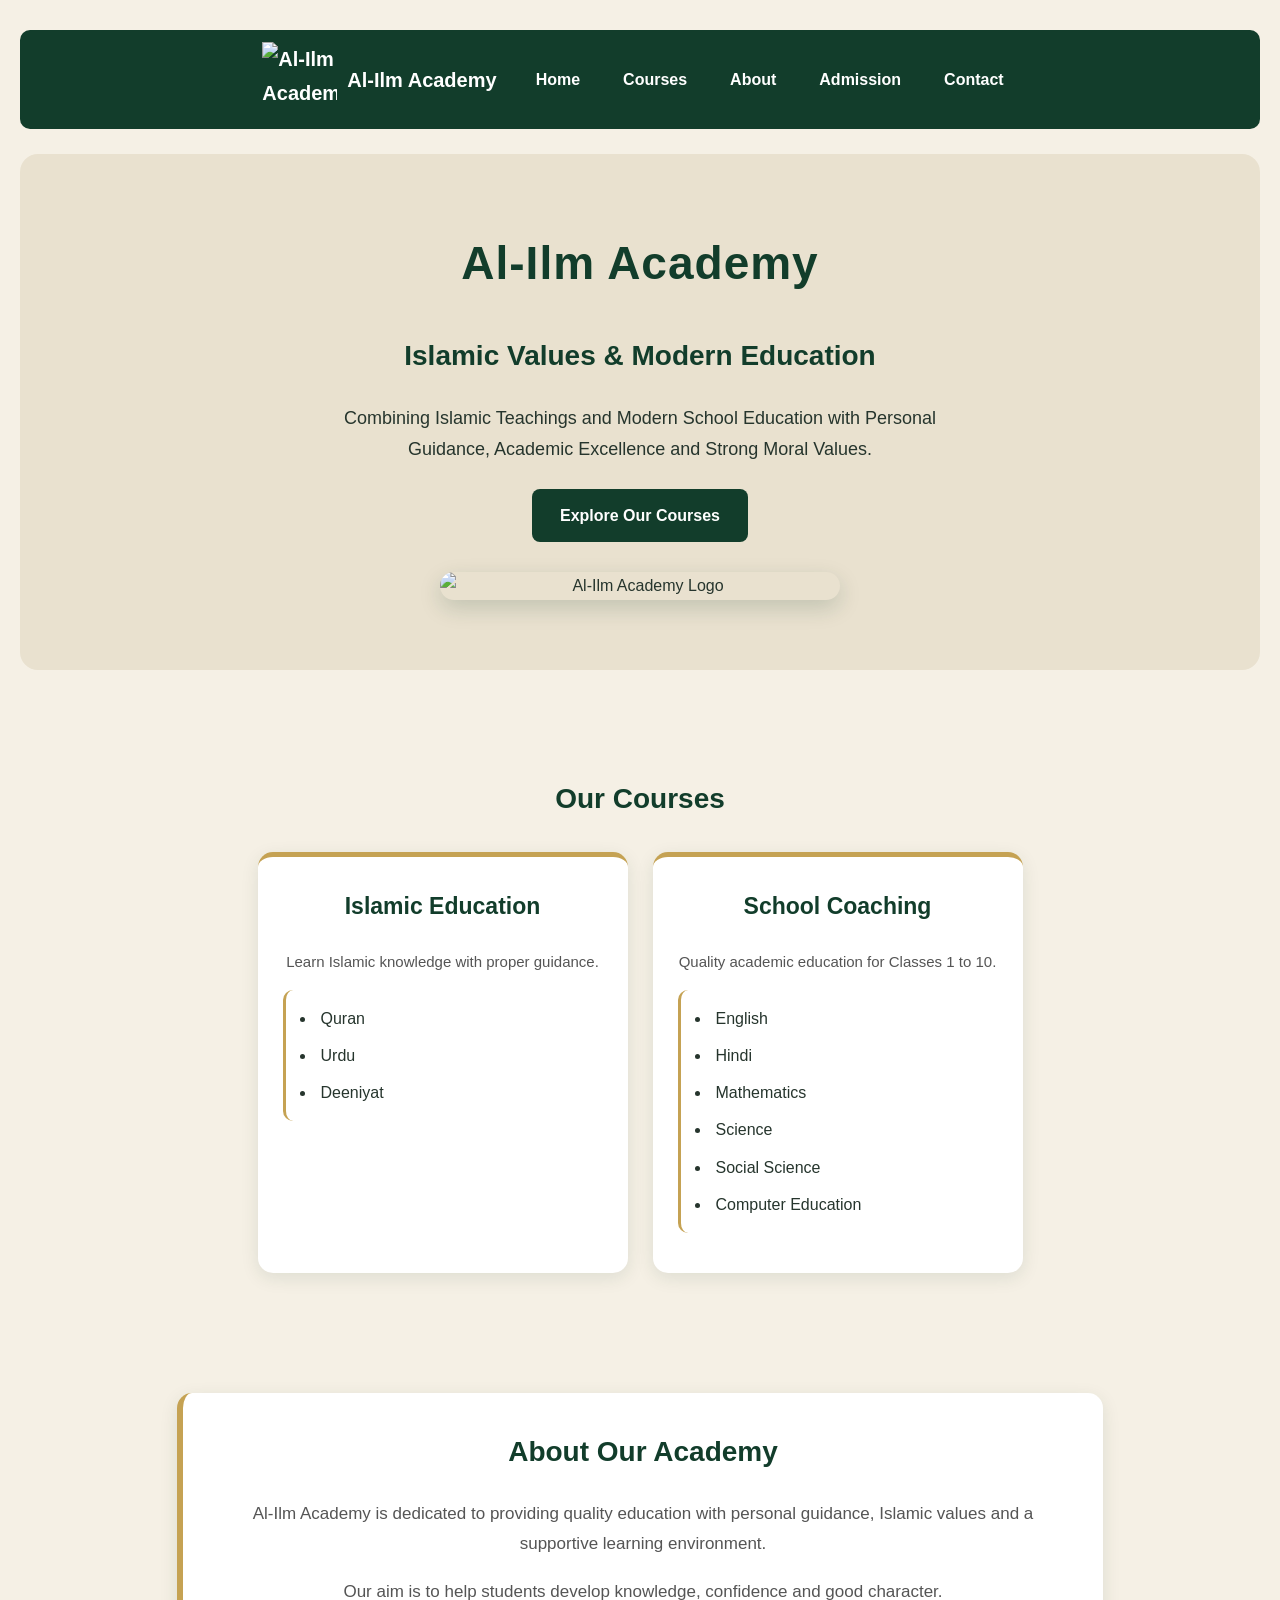
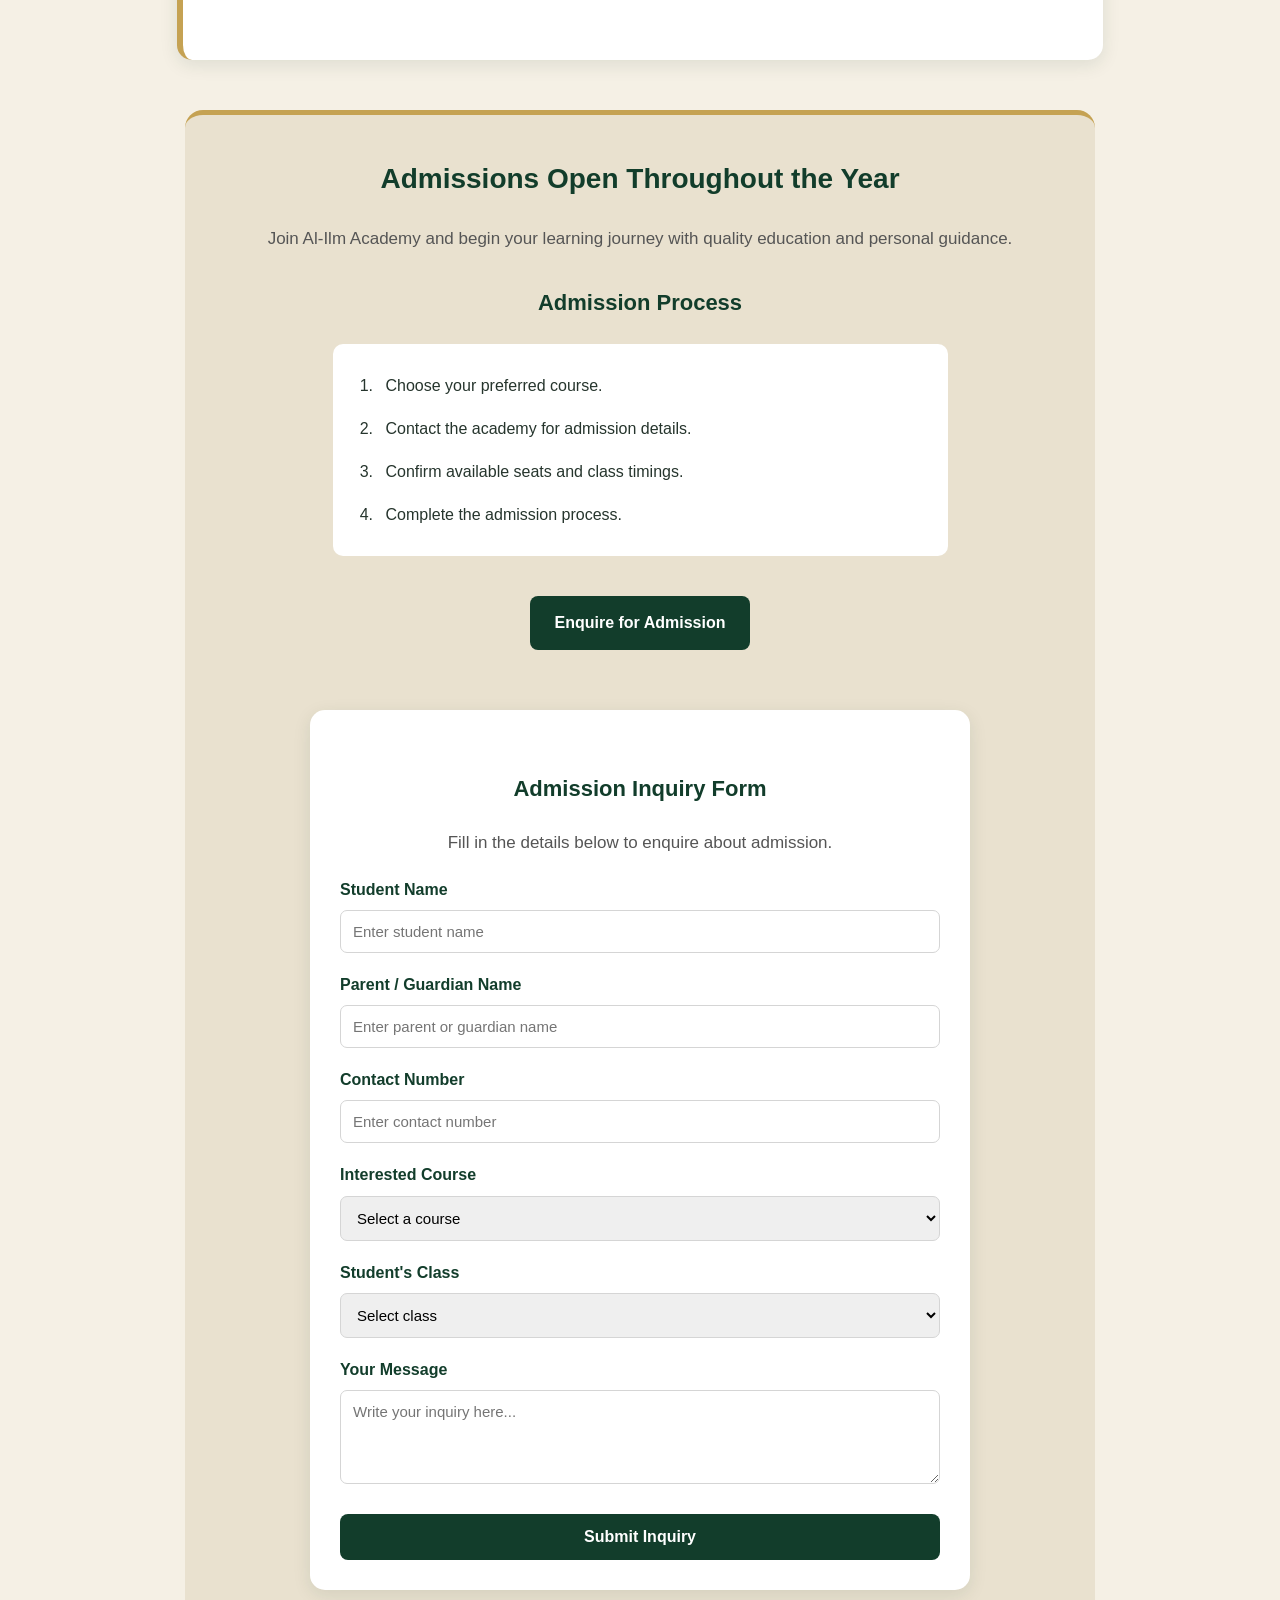
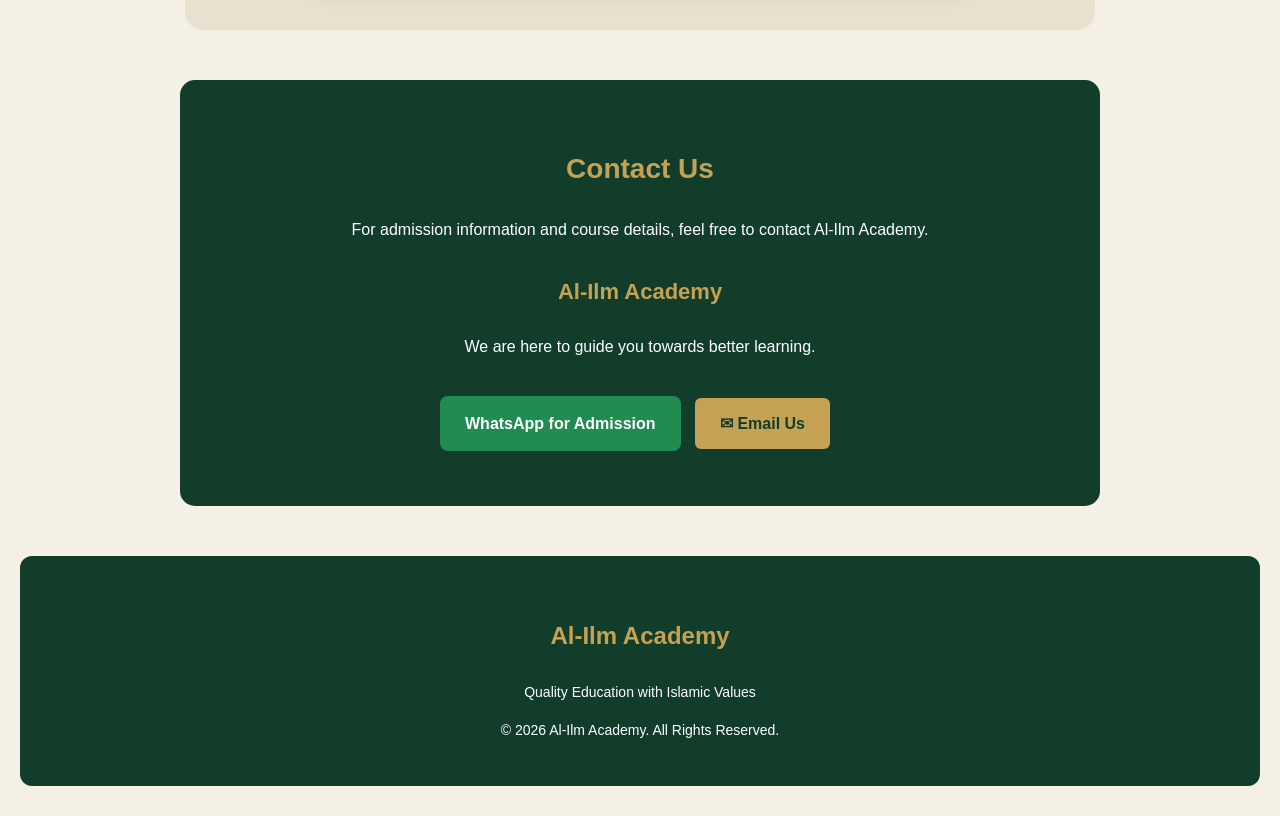
==== index.html @ d9be0f54 "Update Al-Ilm Academy website" ====
<!DOCTYPE html>
<html lang="en">

<head>
    <meta charset="UTF-8">
    <meta name="viewport" content="width=device-width, initial-scale=1.0">

    <title>Al-Ilm Academy | Islamic Education & School Coaching</title>
    <meta name="description" content="Al-Ilm Academy offers quality education, Islamic values and personal guidance through Quran, Deeniyat and school coaching for Classes 1–10.">

    <link rel="stylesheet" href="style.css">
</head>

<body>

<nav>
    <a href="#home" class="brand">
        <img src="./images/logo b.png" alt="Al-Ilm Academy Logo">
        <span>Al-Ilm Academy</span>
    </a>

    <div class="nav-links">
        <a href="#home">Home</a>
        <a href="#courses">Courses</a>
        <a href="#about">About</a>
        <a href="#admission">Admission</a>
        <a href="#contact">Contact</a>
    </div>
</nav>

  
<section class="hero" id="home">

    <h1>Al-Ilm Academy</h1>

    <h2>Islamic Values & Modern Education</h2>
   <p>
    Combining Islamic Teachings and Modern School Education
    with Personal Guidance, Academic Excellence and Strong Moral Values.
</p>

    <a href="#courses">Explore Our Courses</a>

    <img src="./images/logo.jpg.jpeg" alt="Al-Ilm Academy Logo">

</section>


  
<section class="courses" id="courses">

    <h2>Our Courses</h2>

    <div class="course-container">

        <div class="course-card">
            <h3>Islamic Education</h3>
            <p>Learn Islamic knowledge with proper guidance.</p>
           <ul>
    <li>Quran</li>
    <li>Urdu</li>
    <li>Deeniyat</li>
</ul>
        </div>

        <div class="course-card">
            <h3>School Coaching</h3>
            <p>Quality academic education for Classes 1 to 10.</p>
            <ul>
                <li>English</li>
                <li>Hindi</li>
                <li>Mathematics</li>
                <li>Science</li>
                <li>Social Science</li>
                <li>Computer Education</li>
            </ul>
        </div>

    </div>

</section>

<section class="about" id="about">

    <h2>About Our Academy</h2>

    <p>
        Al-Ilm Academy is dedicated to providing quality education
        with personal guidance, Islamic values and a supportive
        learning environment.
    </p>

    <p>
        Our aim is to help students develop knowledge, confidence
        and good character.
    </p>

</section>

<section class="admission" id="admission">

    <h2>Admissions Open Throughout the Year</h2>

    <p>
        Join Al-Ilm Academy and begin your learning journey
        with quality education and personal guidance.
    </p>

    <h3>Admission Process</h3>

    <ol>
        <li>Choose your preferred course.</li>
        <li>Contact the academy for admission details.</li>
        <li>Confirm available seats and class timings.</li>
        <li>Complete the admission process.</li>
    </ol>

    <a href="#contact">Enquire for Admission</a>

<div class="admission-form">

    <h3>Admission Inquiry Form</h3>

    <p>Fill in the details below to enquire about admission.</p>

    <form id="admissionForm">

<label for="student-name">Student Name</label>
<input
    type="text"
    id="student-name"
    name="student-name"
    placeholder="Enter student name"
    required
>

        <label for="parent-name">Parent / Guardian Name</label>
        <input
            type="text"
            id="parent-name"
            name="parent-name"
            placeholder="Enter parent or guardian name"
            required
        >

        <label for="phone">Contact Number</label>
        <input
            type="tel"
            id="phone"
            name="phone"
            placeholder="Enter contact number"
            required
        >

        <label for="course">Interested Course</label>
        <select id="course" name="course" required>
            <option value="">Select a course</option>
            <option value="Islamic Education">Islamic Education</option>
            <option value="School Coaching">School Coaching</option>
            <option value="Both Courses">Both Courses (Islamic + School Coaching)</option>
        </select>

        <label for="class">Student's Class</label>
        <select id="class" name="class">
            <option value="">Select class</option>
            <option value="Class 1">Class 1</option>
            <option value="Class 2">Class 2</option>
            <option value="Class 3">Class 3</option>
            <option value="Class 4">Class 4</option>
            <option value="Class 5">Class 5</option>
            <option value="Class 6">Class 6</option>
            <option value="Class 7">Class 7</option>
            <option value="Class 8">Class 8</option>
            <option value="Class 9">Class 9</option>
            <option value="Class 10">Class 10</option>
            <option value="Not Applicable">Not Applicable</option>
        </select>

        <label for="message">Your Message</label>
        <textarea
            id="message"
            name="message"
            placeholder="Write your inquiry here..."
            rows="4"
        ></textarea>

       <button type="submit">Submit Inquiry</button>

    </form>

<div id="submissionResult" class="submission-result" hidden></div>

</div>

</section>

<section class="contact" id="contact">

    <h2>Contact Us</h2>

    <p>
        For admission information and course details,
        feel free to contact Al-Ilm Academy.
    </p>

    <h3>Al-Ilm Academy</h3>

    <p>We are here to guide you towards better learning.</p>

<a class="whatsapp-btn"
   href="https://wa.me/91XXXXXXXXXX"
   target="_blank">
   WhatsApp for Admission
</a>
<a class="email-btn"
   href="mailto:official.alilmacademy@gmail.com">
   <span>✉</span> Email Us
</a>
</section>

<footer class="footer">

    <h3>Al-Ilm Academy</h3>

    <p>Quality Education with Islamic Values</p>

    <p>© 2026 Al-Ilm Academy. All Rights Reserved.</p>

</footer>


<script>
const admissionForm = document.getElementById("admissionForm");
const submissionResult = document.getElementById("submissionResult");

admissionForm.addEventListener("submit", function(event) {
    event.preventDefault();

    const formData = new FormData(admissionForm);

    const studentName = formData.get("student-name");
    const parentName = formData.get("parent-name");
    const phone = formData.get("phone");
    const course = formData.get("course");
    const studentClass = formData.get("class");
    const message = formData.get("message");

    const referenceNumber = "AILM-" + Date.now();

    const enquiryText =
        "AL-ILM ACADEMY - ADMISSION ENQUIRY\n\n" +
        "Reference Number: " + referenceNumber + "\n" +
        "Student Name: " + studentName + "\n" +
        "Parent / Guardian: " + parentName + "\n" +
        "Contact Number: " + phone + "\n" +
        "Interested Course: " + course + "\n" +
        "Student's Class: " + (studentClass || "Not specified") + "\n" +
        "Message: " + (message || "No message");

    submissionResult.replaceChildren();

    const heading = document.createElement("h3");
    heading.textContent = "Your Enquiry Is Ready!";

    const reference = document.createElement("p");
    reference.textContent = "Reference Number: " + referenceNumber;

    const instruction = document.createElement("p");
    instruction.textContent =
        "Choose how you would like to send your enquiry:";

    const emailButton = document.createElement("a");
    emailButton.className = "email-btn";
    emailButton.textContent = "✉ Send via Email";
    emailButton.href =
        "mailto:official.alilmacademy@gmail.com?subject=" +
        encodeURIComponent("Admission Enquiry - " + referenceNumber) +
        "&body=" + encodeURIComponent(enquiryText);

    const academyWhatsAppNumber = "91XXXXXXXXXX";

    const whatsappButton = document.createElement("a");
    whatsappButton.className = "whatsapp-btn";
    whatsappButton.textContent = "Send via WhatsApp";
    whatsappButton.href =
        "https://wa.me/" + academyWhatsAppNumber +
        "?text=" + encodeURIComponent(enquiryText);
    whatsappButton.target = "_blank";
    whatsappButton.rel = "noopener noreferrer";

    submissionResult.append(
        heading,
        reference,
        instruction,
        emailButton,
        whatsappButton
    );

    submissionResult.hidden = false;
});
</script>
---- style.css ----
/* COMPLETE WEBSITE DESIGN */

body {
    margin: 0;
    padding: 30px 20px;
    font-family: Arial, sans-serif;
    background-color: #F5F0E5;
    color: #26352D;
    line-height: 1.7;
}

/* MAIN HEADING */

h1 {
    color: #123D2B;
    text-align: center;
    font-size: 42px;
    margin-top: 25px;
    letter-spacing: 1px;
}

/* SECONDARY HEADINGS */

h2 {
    color: #123D2B;
    text-align: center;
    font-size: 28px;
    margin-top: 30px;
}

/* IMAGE DESIGN */

img {
    display: block;
    width: 400px;
    max-width: 90%;
    height: auto;
    margin: 25px auto;
    border-radius: 14px;
    box-shadow: 0 8px 22px rgba(18, 61, 43, 0.18);
}

/* BUTTON DESIGN */

a {
    display: table;
    margin: 20px auto;
    background-color: #123D2B;
    color: #FFFFFF;
    text-decoration: none;
    padding: 13px 28px;
    border-radius: 8px;
    font-size: 16px;
    font-weight: bold;
}

/* BUTTON HOVER EFFECT */

a:hover {
    background-color: #C5A253;
    color: #123D2B;
}

/* PARAGRAPH DESIGN */

p {
    text-align: center;
    font-size: 17px;
}

/* COURSE HEADINGS */

h3 {
    color: #123D2B;
    text-align: center;
    font-size: 22px;
    margin-top: 30px;
}

/* COURSE LIST DESIGN */

ul {
    max-width: 550px;
    margin: 15px auto 30px;
    padding: 20px 20px 20px 45px;
    background-color: #FFFFFF;
    border-left: 5px solid #C5A253;
    border-radius: 10px;
    box-shadow: 0 4px 14px rgba(0, 0, 0, 0.06);
}

li {
    padding: 5px;
}

/* NAVIGATION BAR */

nav {
    background-color: #123D2B;
    padding: 12px 20px;
    border-radius: 10px;
    display: flex;
    justify-content: center;
    align-items: center;
    gap: 25px;
    flex-wrap: wrap;
}

/* NAVIGATION LINKS */

nav a {
    display: inline-block;
    margin: 0;
    padding: 8px 14px;
    background-color: transparent;
    color: #FFFFFF;
    text-decoration: none;
    font-size: 16px;
    font-weight: bold;
    border-radius: 6px;
}

/* NAVIGATION HOVER */

nav a:hover {
    background-color: #C5A253;
    color: #123D2B;
}

/* HERO SECTION */

.hero {
    text-align: center;
    padding: 45px 20px;
    margin-top: 25px;
    background-color: #E9E1CF;
    border-radius: 18px;
}

/* HERO HEADING */

.hero h1 {
    font-size: 46px;
    margin-bottom: 10px;
}

/* HERO DESCRIPTION */

.hero p {
    font-size: 18px;
    max-width: 650px;
    margin: 15px auto 25px;
}

/* HERO IMAGE */

.hero img {
    margin-top: 30px;
}

/* COURSES SECTION */

.courses {
    padding: 40px 15px;
    margin-top: 35px;
}

/* COURSE CONTAINER */

.course-container {
    display: flex;
    justify-content: center;
    align-items: stretch;
    gap: 25px;
    flex-wrap: wrap;
    max-width: 1000px;
    margin: 30px auto;
}

/* INDIVIDUAL COURSE CARD */

.course-card {
    background-color: #FFFFFF;
    padding: 25px;
    border-radius: 15px;
    width: 320px;
    box-shadow: 0 5px 18px rgba(18, 61, 43, 0.10);
    border-top: 5px solid #C5A253;
}

/* COURSE CARD HEADING */

.course-card h3 {
    color: #123D2B;
    font-size: 23px;
    margin-top: 5px;
}

/* COURSE CARD PARAGRAPH */

.course-card p {
    color: #555555;
    font-size: 15px;
}

/* COURSE LIST */

.course-card ul {
    box-shadow: none;
    margin: 15px 0;
    padding: 10px 10px 10px 30px;
    border-left: 3px solid #C5A253;
}

/* ABOUT SECTION */

.about {
    max-width: 850px;
    margin: 50px auto;
    padding: 35px;
    background-color: #FFFFFF;
    border-radius: 15px;
    border-left: 6px solid #C5A253;
    box-shadow: 0 5px 18px rgba(18, 61, 43, 0.10);
}

/* ABOUT HEADING */

.about h2 {
    margin-top: 0;
    color: #123D2B;
}

/* ABOUT PARAGRAPHS */

.about p {
    color: #555555;
    font-size: 17px;
    line-height: 1.8;
    text-align: center;
}

/* CONTACT SECTION */

.contact {
    max-width: 850px;
    margin: 50px auto;
    padding: 35px;
    text-align: center;
    background-color: #123D2B;
    color: #FFFFFF;
    border-radius: 15px;
}

/* CONTACT HEADING */

.contact h2,
.contact h3 {
    color: #C5A253;
}

/* CONTACT TEXT */

.contact p {
    color: #FFFFFF;
    font-size: 16px;
}

/* WHATSAPP BUTTON */

.whatsapp-btn {
    display: inline-block;
    background-color: #218C52;
    color: #FFFFFF;
    padding: 14px 25px;
    margin: 20px auto;
    border-radius: 8px;
    text-decoration: none;
    font-weight: bold;
}

.whatsapp-btn:hover {
    background-color: #176B3D;
    color: #FFFFFF;
}

/* WEBSITE FOOTER */

.footer {
    background-color: #123D2B;
    color: #FFFFFF;
    text-align: center;
    padding: 30px 15px;
    margin-top: 50px;
    border-radius: 12px;
}

.footer h3 {
    color: #C5A253;
    font-size: 24px;
}

.footer p {
    color: #FFFFFF;
    font-size: 14px;
}

/* MOBILE RESPONSIVE DESIGN */

@media (max-width: 600px) {

    body {
        padding: 15px 10px;
    }

    nav {
        gap: 5px;
        padding: 10px;
    }

    nav a {
        font-size: 14px;
        padding: 7px 10px;
    }

    .hero {
        padding: 25px 12px;
    }

    .hero h1 {
        font-size: 32px;
    }

    .hero h2 {
        font-size: 22px;
    }

    .course-card {
        width: 100%;
        box-sizing: border-box;
    }

    .about,
    .contact {
        padding: 20px 12px;
    }

    img {
        max-width: 100%;
        height: auto;
    }

}

.admission {
    max-width: 850px;
    margin: 50px auto;
    padding: 40px 30px;
    text-align: center;
    background-color: #E9E1CF;
    border-radius: 18px;
    border-top: 5px solid #C5A253;
}

.admission h2 {
    color: #123D2B;
    margin-top: 0;
}

.admission p {
    color: #555555;
    font-size: 17px;
}

.admission h3 {
    color: #123D2B;
    margin-top: 30px;
}

.admission ol {
    max-width: 550px;
    margin: 20px auto;
    padding: 20px 20px 20px 45px;
    text-align: left;
    background-color: #FFFFFF;
    border-radius: 10px;
}

.admission li {
    padding: 8px;
    color: #26352D;
}

.admission a {
    display: inline-block;
    background-color: #123D2B;
    color: #FFFFFF;
    padding: 13px 25px;
    border-radius: 8px;
    text-decoration: none;
    font-weight: bold;
}

.admission a:hover {
    background-color: #C5A253;
    color: #123D2B;
}

.admission-form {
    max-width: 600px;
    margin: 40px auto 0;
    padding: 30px;
    background-color: #FFFFFF;
    border-radius: 15px;
    text-align: left;
    box-shadow: 0 5px 18px rgba(18, 61, 43, 0.10);
}

.admission-form h3,
.admission-form p {
    text-align: center;
}

.admission-form label {
    display: block;
    margin-top: 18px;
    margin-bottom: 7px;
    color: #123D2B;
    font-weight: bold;
}

.admission-form input,
.admission-form select,
.admission-form textarea {
    width: 100%;
    padding: 12px;
    border: 1px solid #D5D5D5;
    border-radius: 7px;
    box-sizing: border-box;
    font-size: 15px;
    font-family: Arial, sans-serif;
}

.admission-form textarea {
    resize: vertical;
}

.admission-form button {
    width: 100%;
    margin-top: 22px;
    padding: 14px;
    background-color: #123D2B;
    color: #FFFFFF;
    border: none;
    border-radius: 8px;
    font-size: 16px;
    font-weight: bold;
    cursor: pointer;
}

.admission-form button:hover {
    background-color: #C5A253;
    color: #123D2B;
}

.submission-result {
    margin-top: 30px;
    padding: 25px;
    background-color: #FFFFFF;
    border: 2px solid #C5A253;
    border-radius: 15px;
    color: #26352D;
    font-size: 16px;
    line-height: 2;
    white-space: pre-line;
    box-shadow: 0 5px 18px rgba(18, 61, 43, 0.10);
}

.submission-result::first-line {
    color: #123D2B;
    font-weight: bold;
}

/* ACADEMY LOGO */

nav .brand {
    display: flex;
    align-items: center;
    gap: 10px;
    margin: 0;
    padding: 0;
    background: transparent;
    color: #FFFFFF;
    font-size: 20px;
}

nav .brand img {
    width: 75px;
    height: 75px;
    object-fit: contain;
    margin: 0;
    border-radius: 0;
    box-shadow: none;
}

nav .nav-links {
    display: flex;
    align-items: center;
    gap: 15px;
    flex-wrap: wrap;
}

@media (max-width: 600px) {
    nav {
        flex-direction: column;
    }

    nav .nav-links {
        justify-content: center;
    }
}
.email-btn {
    display: inline-block;
    background-color: #C5A253;
    color: #123D2B;
    padding: 12px 25px;
    margin: 10px;
    border-radius: 6px;
    text-decoration: none;
    font-weight: bold;
    transition: 0.3s;
}

.email-btn:hover {
    background-color: #D8B96F;
    transform: translateY(-2px);
}

/* ADMISSION ENQUIRY ACTION BUTTONS */

#submissionResult {
    text-align: center;
    padding: 25px 15px;
}

#submissionResult h3 {
    margin-bottom: 12px;
    color: #123D2B;
}

#submissionResult p {
    margin-bottom: 15px;
}

#submissionResult a.email-btn,
#submissionResult a.whatsapp-btn {
    display: inline-flex;
    align-items: center;
    justify-content: center;
    min-width: 190px;
    padding: 13px 22px;
    margin: 10px;
    border-radius: 7px;
    text-decoration: none;
    font-weight: 600;
    text-align: center;
    box-sizing: border-box;
    transition: 0.3s ease;
}

#submissionResult a.email-btn {
    background: #C5A253;
    color: #123D2B;
}

#submissionResult a.whatsapp-btn {
    background: #123D2B;
    color: #FFFFFF;
}

#submissionResult a.email-btn:hover,
#submissionResult a.whatsapp-btn:hover {
    transform: translateY(-3px);
    box-shadow: 0 5px 14px rgba(0, 0, 0, 0.15);
}

@media (max-width: 500px) {
    #submissionResult a.email-btn,
    #submissionResult a.whatsapp-btn {
        display: flex;
        width: 100%;
        max-width: 260px;
        margin: 10px auto;
    }
}
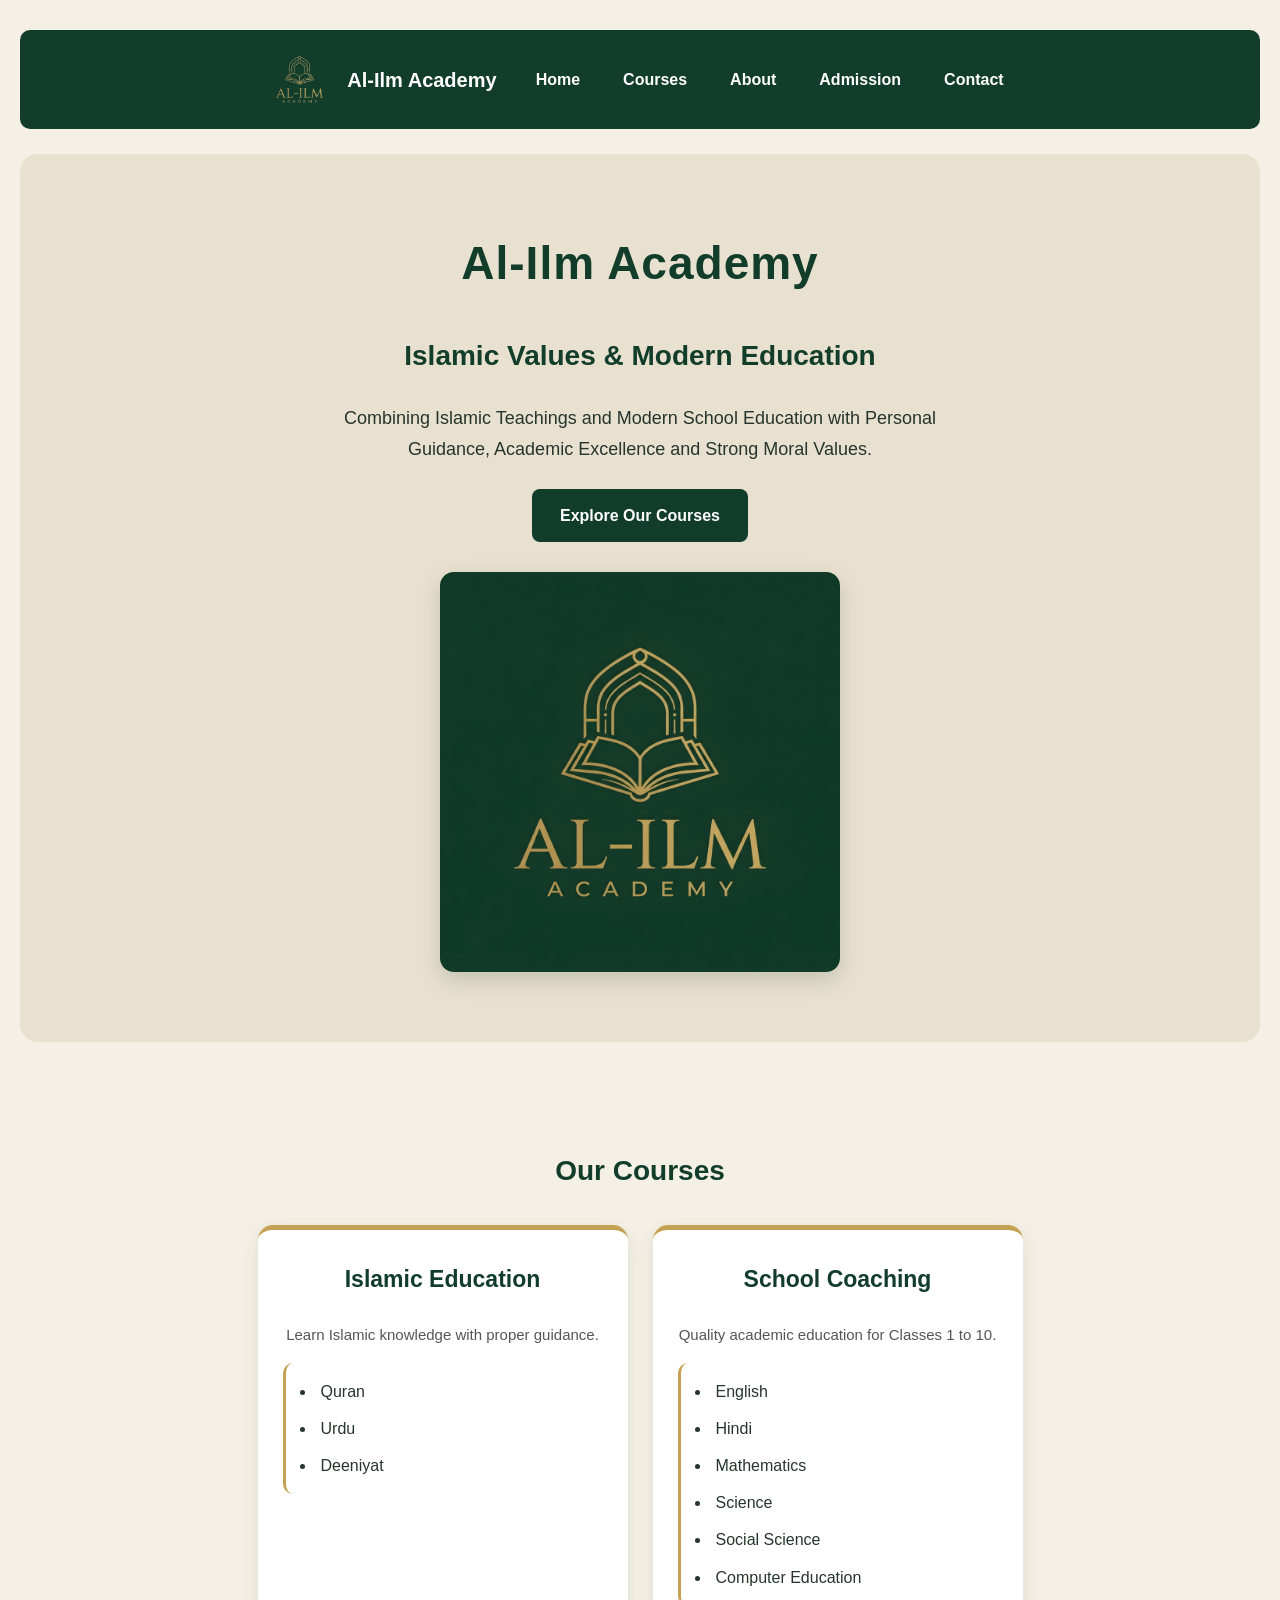
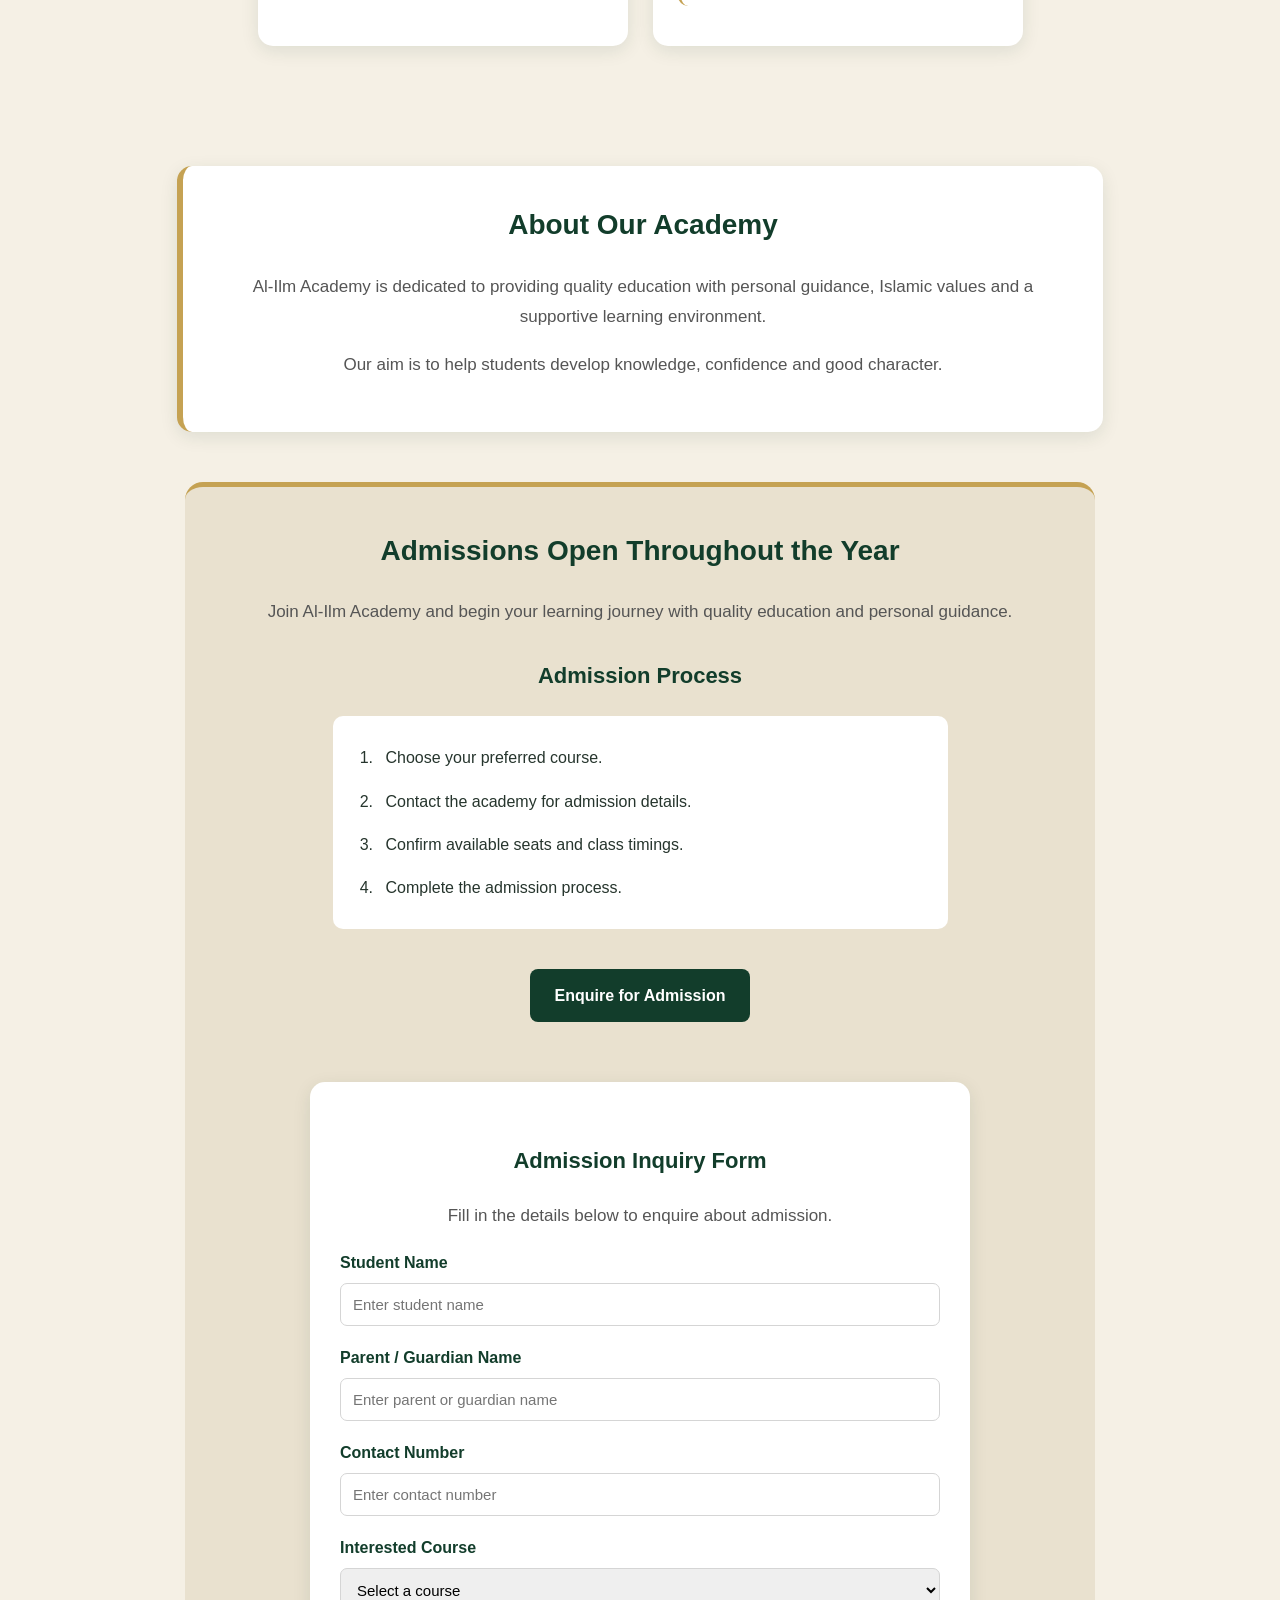
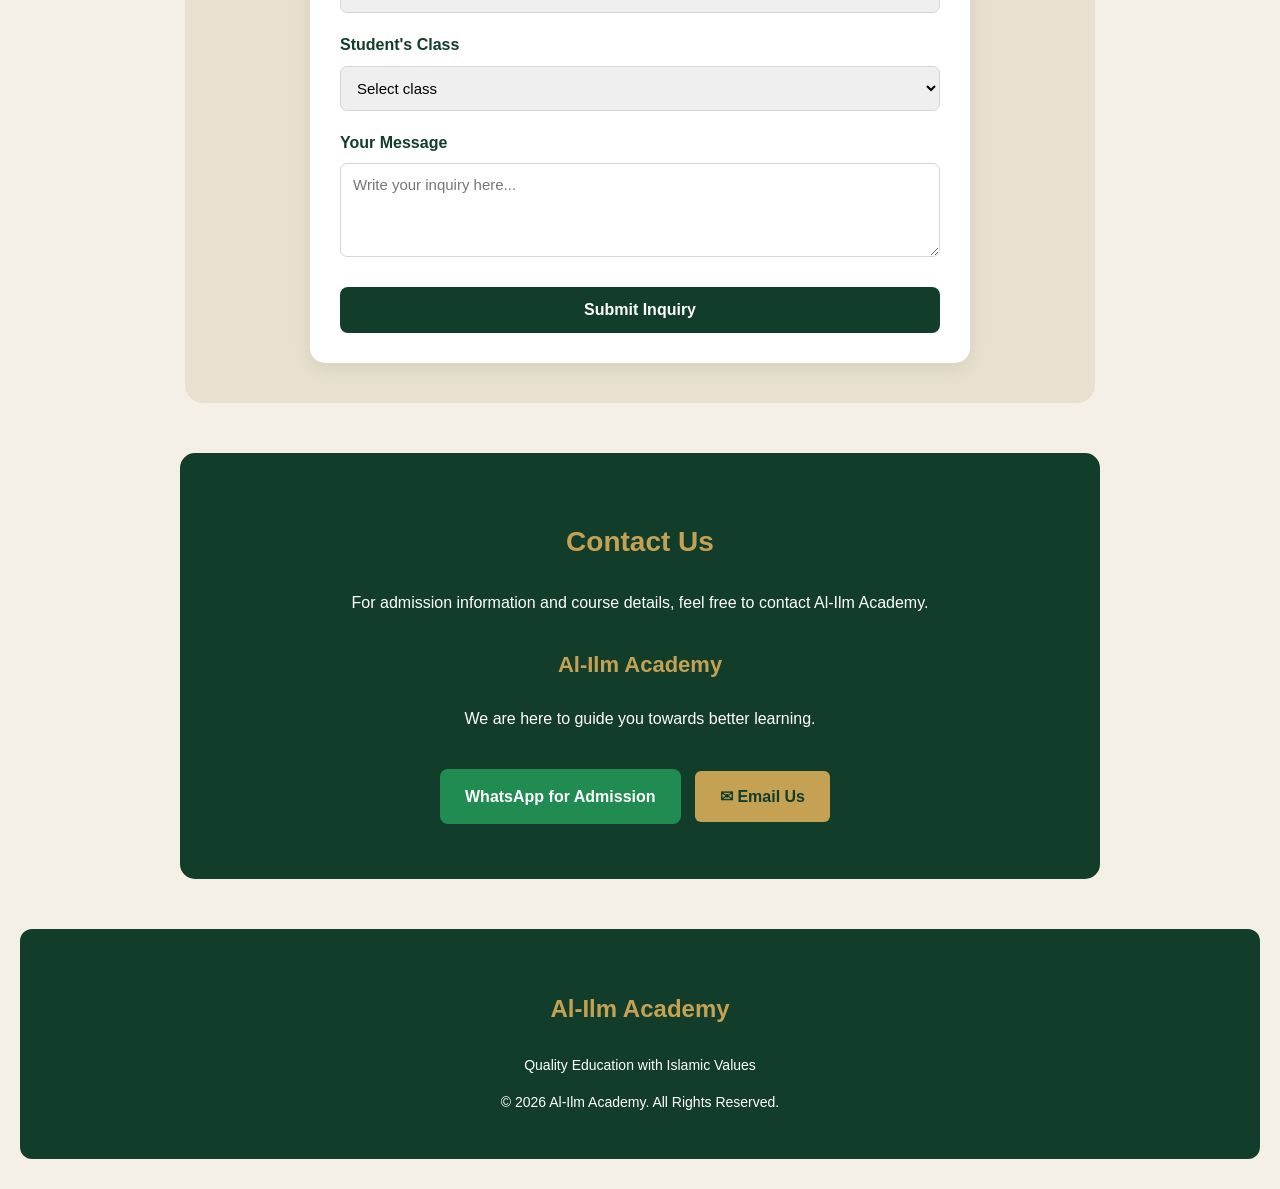
==== commit 20206997: "Update website files" ====
--- a/index.html
+++ b/index.html
@@ -16,7 +16,7 @@
 
 <nav>
     <a href="#home" class="brand">
-        <img src="./images/logo b.png" alt="Al-Ilm Academy Logo">
+        <img src="./logo b.png" alt="Al-Ilm Academy Logo">
         <span>Al-Ilm Academy</span>
     </a>
 
@@ -42,7 +42,7 @@
 
     <a href="#courses">Explore Our Courses</a>
 
-    <img src="./images/logo.jpg.jpeg" alt="Al-Ilm Academy Logo">
+   <img src="./logo.jpg.jpeg" alt="Al-Ilm Academy Logo">
 
 </section>
 
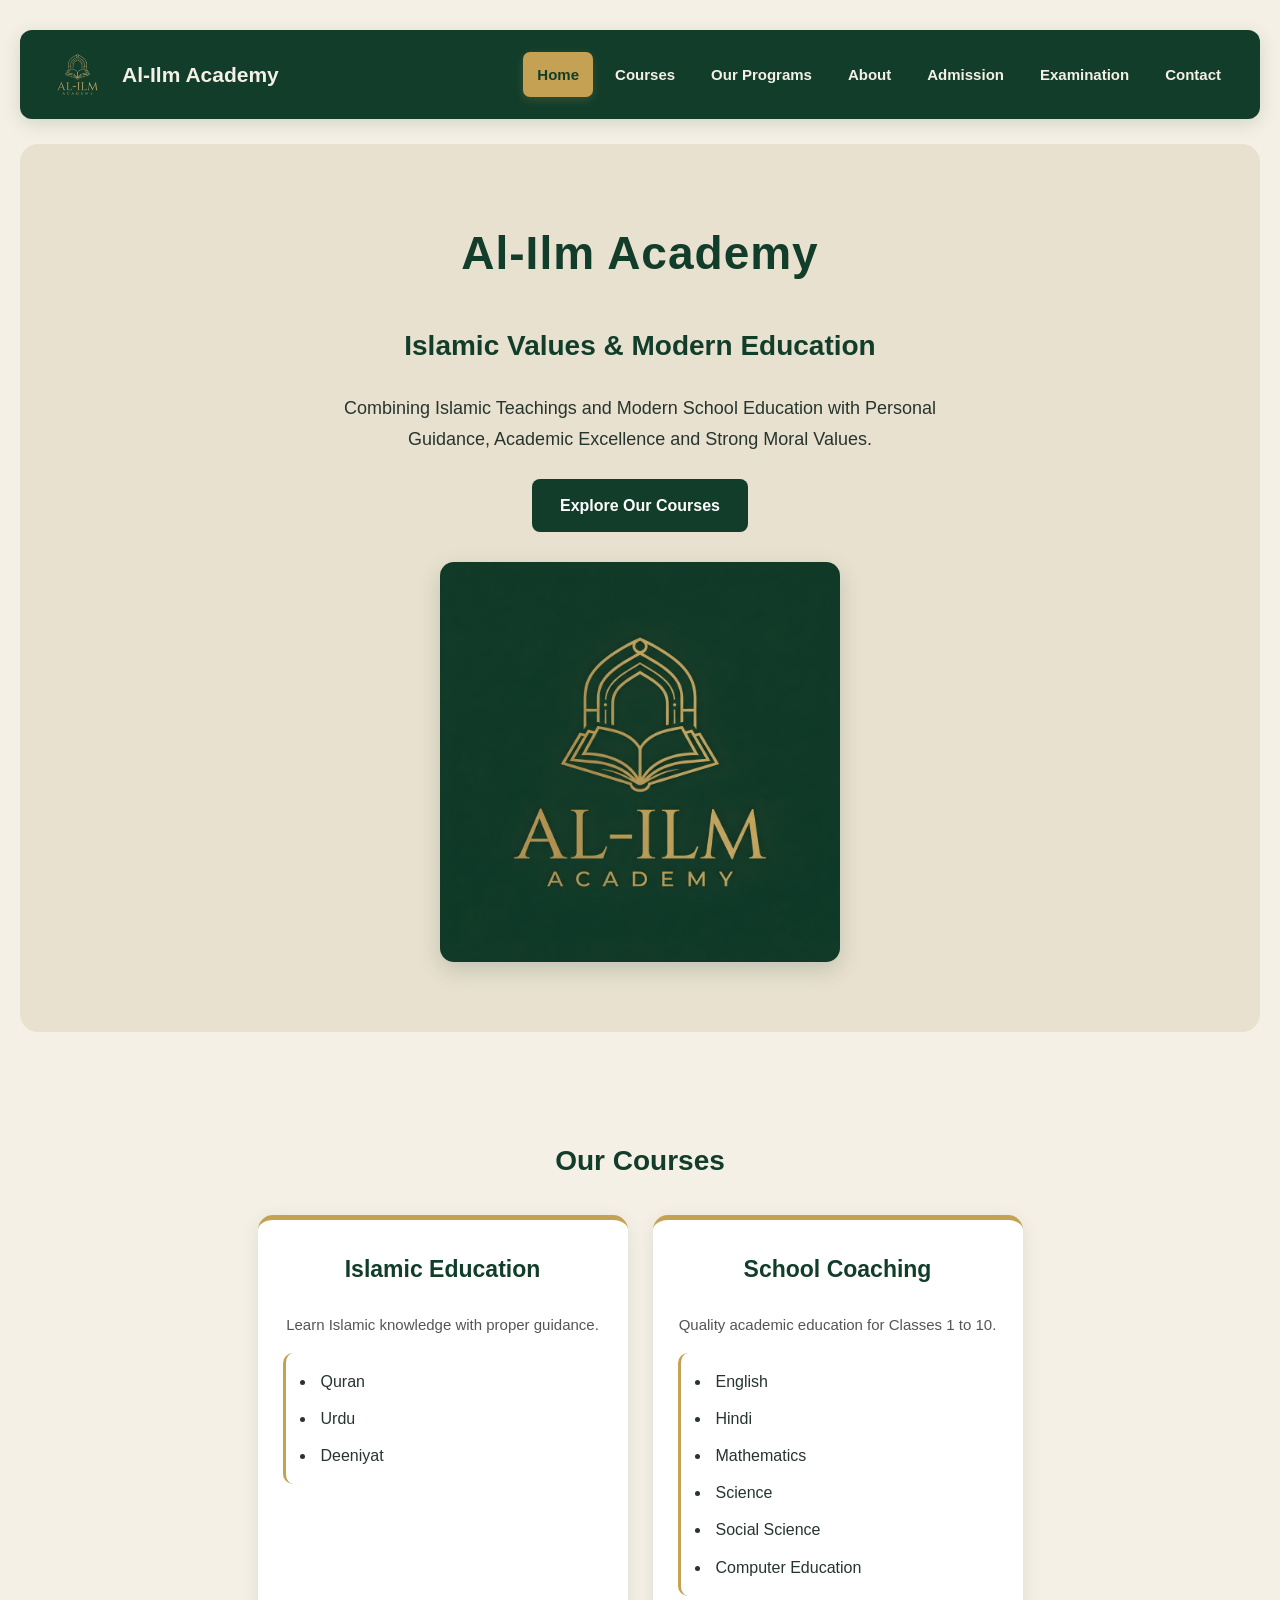
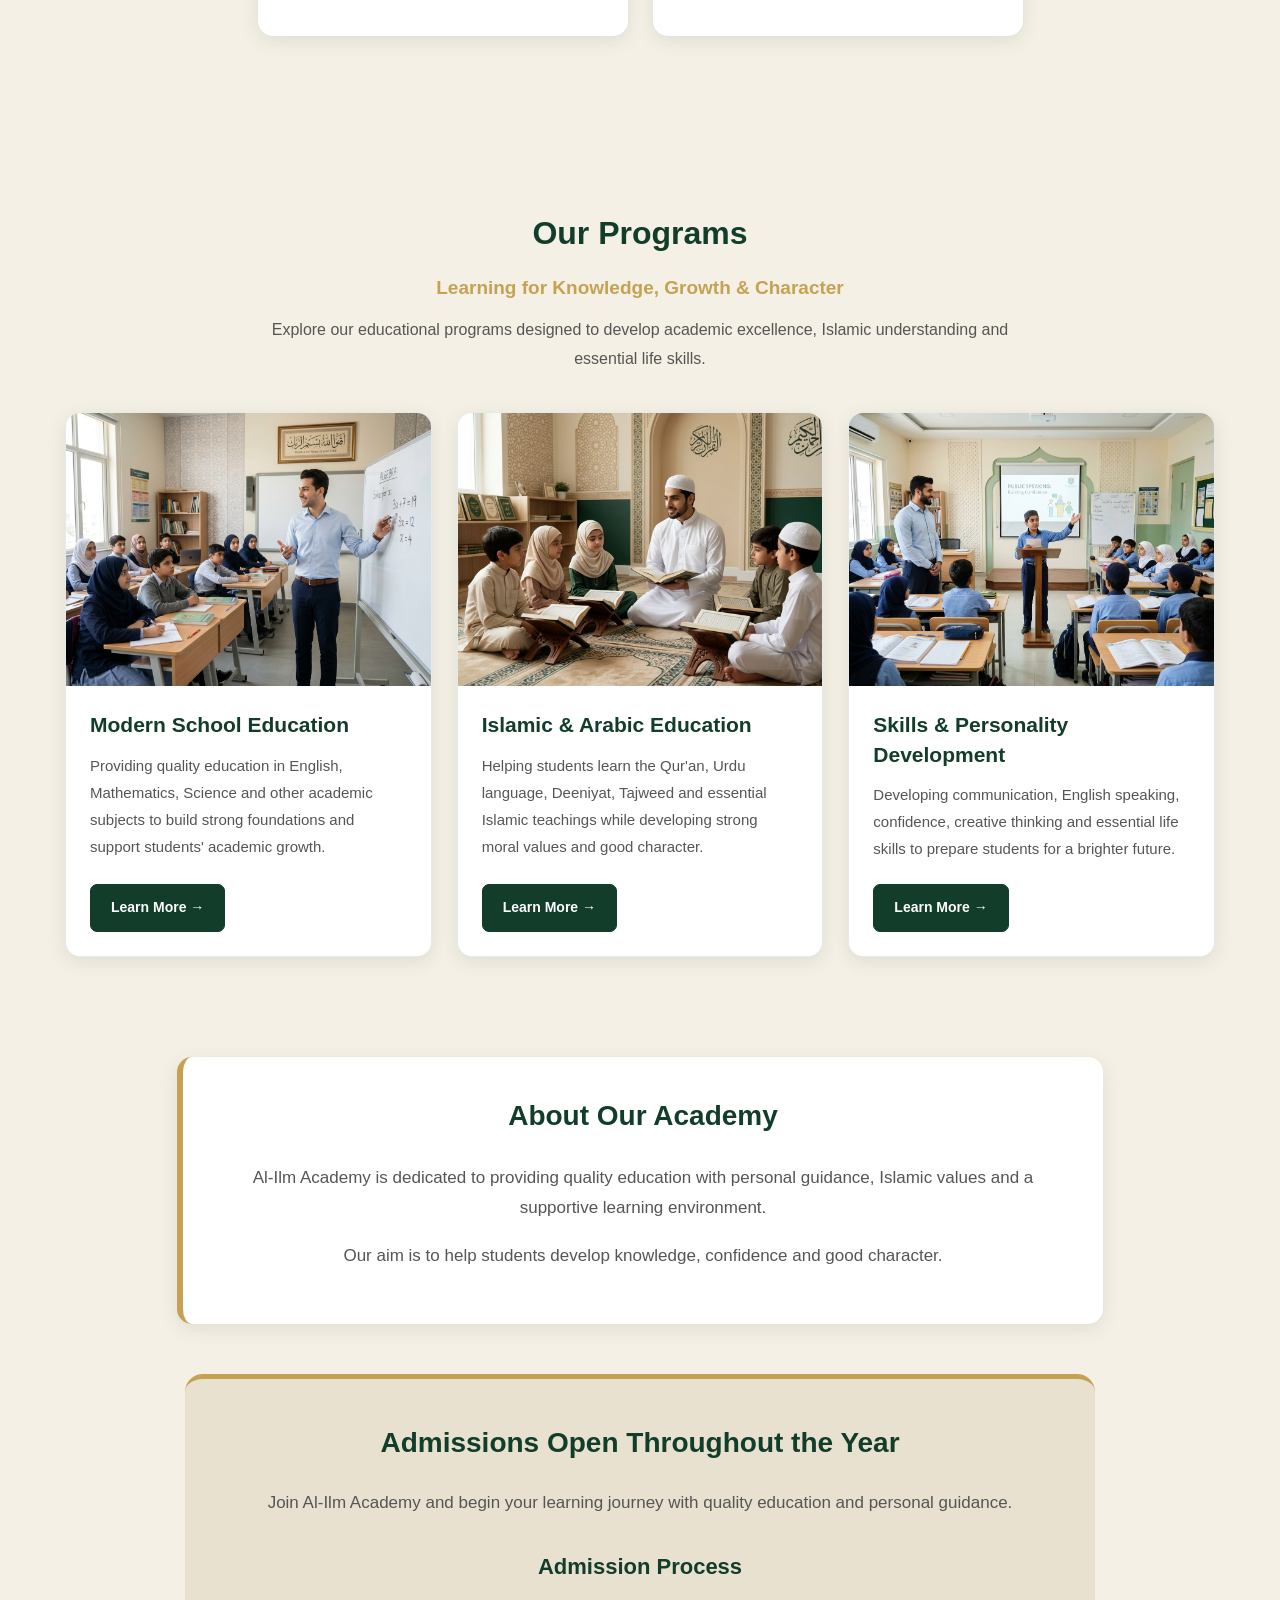
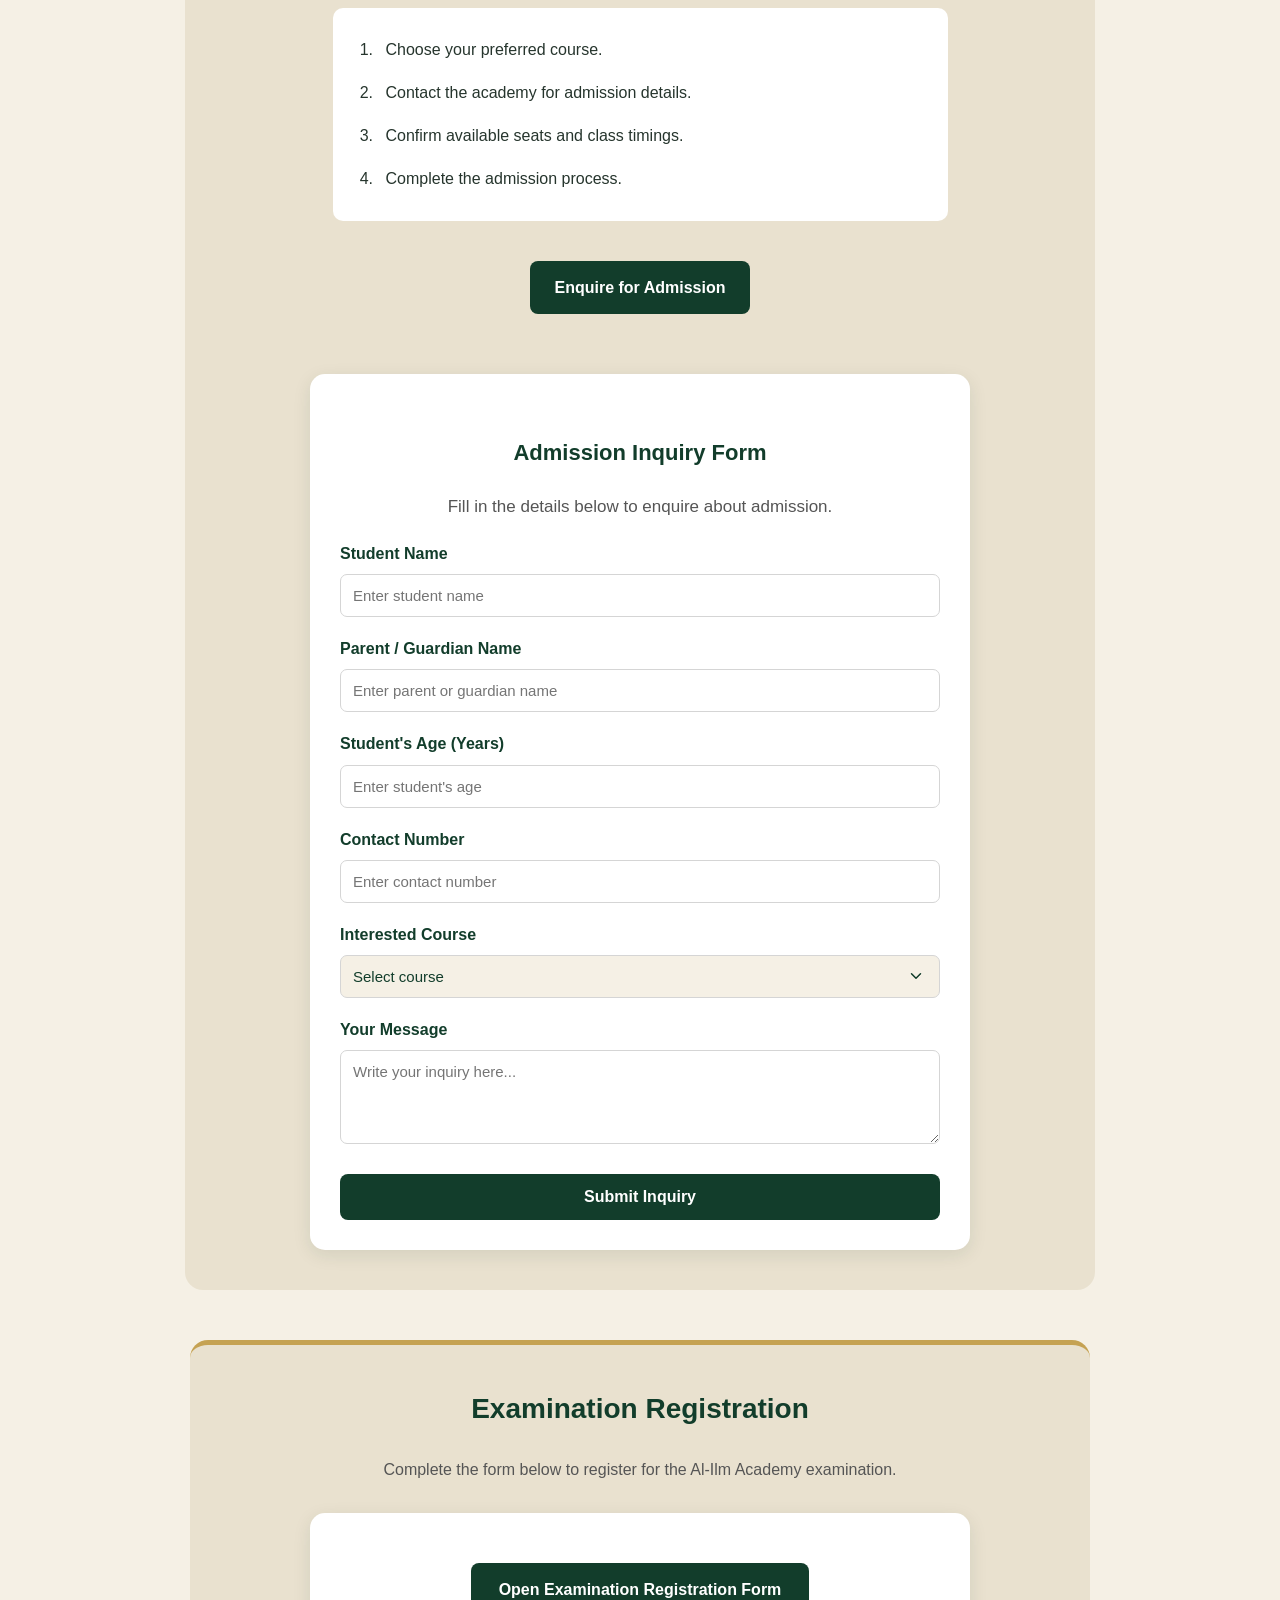
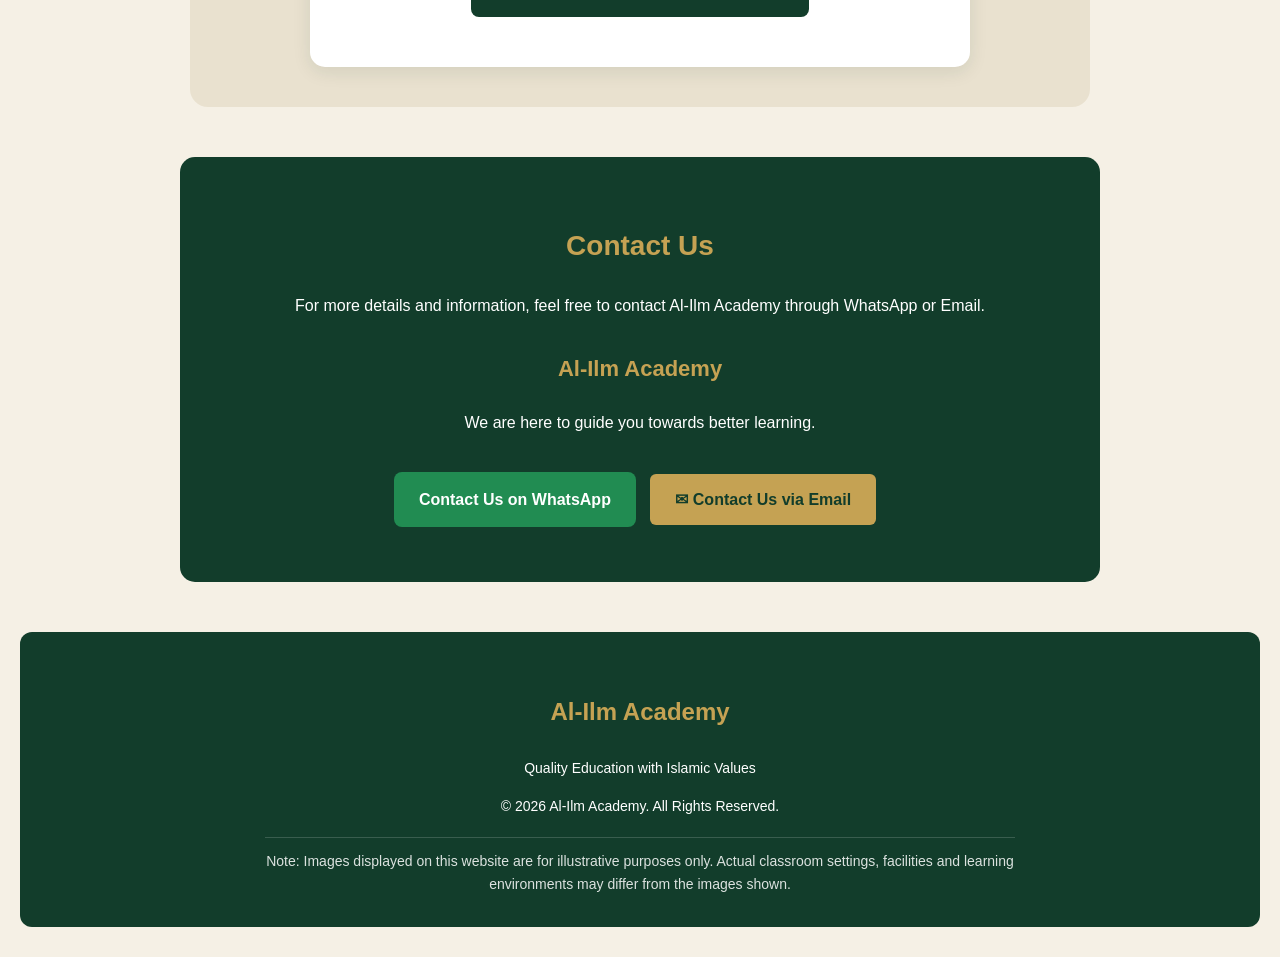
==== commit 95f09a6f: "Update academy website features and mobile layout" ====
--- a/index.html
+++ b/index.html
@@ -1,302 +1,708 @@
-
-<!DOCTYPE html>
-<html lang="en">
-
-<head>
-    <meta charset="UTF-8">
-    <meta name="viewport" content="width=device-width, initial-scale=1.0">
-
-    <title>Al-Ilm Academy | Islamic Education & School Coaching</title>
-    <meta name="description" content="Al-Ilm Academy offers quality education, Islamic values and personal guidance through Quran, Deeniyat and school coaching for Classes 1–10.">
-
-    <link rel="stylesheet" href="style.css">
-</head>
-
-<body>
-
-<nav>
-    <a href="#home" class="brand">
-        <img src="./logo b.png" alt="Al-Ilm Academy Logo">
-        <span>Al-Ilm Academy</span>
-    </a>
-
-    <div class="nav-links">
-        <a href="#home">Home</a>
-        <a href="#courses">Courses</a>
-        <a href="#about">About</a>
-        <a href="#admission">Admission</a>
-        <a href="#contact">Contact</a>
-    </div>
-</nav>
-
-  
-<section class="hero" id="home">
-
-    <h1>Al-Ilm Academy</h1>
-
-    <h2>Islamic Values & Modern Education</h2>
-   <p>
-    Combining Islamic Teachings and Modern School Education
-    with Personal Guidance, Academic Excellence and Strong Moral Values.
-</p>
-
-    <a href="#courses">Explore Our Courses</a>
-
-   <img src="./logo.jpg.jpeg" alt="Al-Ilm Academy Logo">
-
-</section>
-
-
-  
-<section class="courses" id="courses">
-
-    <h2>Our Courses</h2>
-
-    <div class="course-container">
-
-        <div class="course-card">
-            <h3>Islamic Education</h3>
-            <p>Learn Islamic knowledge with proper guidance.</p>
-           <ul>
-    <li>Quran</li>
-    <li>Urdu</li>
-    <li>Deeniyat</li>
-</ul>
-        </div>
-
-        <div class="course-card">
-            <h3>School Coaching</h3>
-            <p>Quality academic education for Classes 1 to 10.</p>
-            <ul>
-                <li>English</li>
-                <li>Hindi</li>
-                <li>Mathematics</li>
-                <li>Science</li>
-                <li>Social Science</li>
-                <li>Computer Education</li>
-            </ul>
-        </div>
-
-    </div>
-
-</section>
-
-<section class="about" id="about">
-
-    <h2>About Our Academy</h2>
-
-    <p>
-        Al-Ilm Academy is dedicated to providing quality education
-        with personal guidance, Islamic values and a supportive
-        learning environment.
-    </p>
-
-    <p>
-        Our aim is to help students develop knowledge, confidence
-        and good character.
-    </p>
-
-</section>
-
-<section class="admission" id="admission">
-
-    <h2>Admissions Open Throughout the Year</h2>
-
-    <p>
-        Join Al-Ilm Academy and begin your learning journey
-        with quality education and personal guidance.
-    </p>
-
-    <h3>Admission Process</h3>
-
-    <ol>
-        <li>Choose your preferred course.</li>
-        <li>Contact the academy for admission details.</li>
-        <li>Confirm available seats and class timings.</li>
-        <li>Complete the admission process.</li>
-    </ol>
-
-    <a href="#contact">Enquire for Admission</a>
-
-<div class="admission-form">
-
-    <h3>Admission Inquiry Form</h3>
-
-    <p>Fill in the details below to enquire about admission.</p>
-
-    <form id="admissionForm">
-
-<label for="student-name">Student Name</label>
-<input
-    type="text"
-    id="student-name"
-    name="student-name"
-    placeholder="Enter student name"
-    required
->
-
-        <label for="parent-name">Parent / Guardian Name</label>
-        <input
-            type="text"
-            id="parent-name"
-            name="parent-name"
-            placeholder="Enter parent or guardian name"
-            required
-        >
-
-        <label for="phone">Contact Number</label>
-        <input
-            type="tel"
-            id="phone"
-            name="phone"
-            placeholder="Enter contact number"
-            required
-        >
-
-        <label for="course">Interested Course</label>
-        <select id="course" name="course" required>
-            <option value="">Select a course</option>
-            <option value="Islamic Education">Islamic Education</option>
-            <option value="School Coaching">School Coaching</option>
-            <option value="Both Courses">Both Courses (Islamic + School Coaching)</option>
-        </select>
-
-        <label for="class">Student's Class</label>
-        <select id="class" name="class">
-            <option value="">Select class</option>
-            <option value="Class 1">Class 1</option>
-            <option value="Class 2">Class 2</option>
-            <option value="Class 3">Class 3</option>
-            <option value="Class 4">Class 4</option>
-            <option value="Class 5">Class 5</option>
-            <option value="Class 6">Class 6</option>
-            <option value="Class 7">Class 7</option>
-            <option value="Class 8">Class 8</option>
-            <option value="Class 9">Class 9</option>
-            <option value="Class 10">Class 10</option>
-            <option value="Not Applicable">Not Applicable</option>
-        </select>
-
-        <label for="message">Your Message</label>
-        <textarea
-            id="message"
-            name="message"
-            placeholder="Write your inquiry here..."
-            rows="4"
-        ></textarea>
-
-       <button type="submit">Submit Inquiry</button>
-
-    </form>
-
-<div id="submissionResult" class="submission-result" hidden></div>
-
-</div>
-
-</section>
-
-<section class="contact" id="contact">
-
-    <h2>Contact Us</h2>
-
-    <p>
-        For admission information and course details,
-        feel free to contact Al-Ilm Academy.
-    </p>
-
-    <h3>Al-Ilm Academy</h3>
-
-    <p>We are here to guide you towards better learning.</p>
-
-<a class="whatsapp-btn"
-   href="https://wa.me/91XXXXXXXXXX"
-   target="_blank">
-   WhatsApp for Admission
-</a>
-<a class="email-btn"
-   href="mailto:official.alilmacademy@gmail.com">
-   <span>✉</span> Email Us
-</a>
-</section>
-
-<footer class="footer">
-
-    <h3>Al-Ilm Academy</h3>
-
-    <p>Quality Education with Islamic Values</p>
-
-    <p>© 2026 Al-Ilm Academy. All Rights Reserved.</p>
-
-</footer>
-
-
-<script>
-const admissionForm = document.getElementById("admissionForm");
-const submissionResult = document.getElementById("submissionResult");
-
-admissionForm.addEventListener("submit", function(event) {
-    event.preventDefault();
-
-    const formData = new FormData(admissionForm);
-
-    const studentName = formData.get("student-name");
-    const parentName = formData.get("parent-name");
-    const phone = formData.get("phone");
-    const course = formData.get("course");
-    const studentClass = formData.get("class");
-    const message = formData.get("message");
-
-    const referenceNumber = "AILM-" + Date.now();
-
-    const enquiryText =
-        "AL-ILM ACADEMY - ADMISSION ENQUIRY\n\n" +
-        "Reference Number: " + referenceNumber + "\n" +
-        "Student Name: " + studentName + "\n" +
-        "Parent / Guardian: " + parentName + "\n" +
-        "Contact Number: " + phone + "\n" +
-        "Interested Course: " + course + "\n" +
-        "Student's Class: " + (studentClass || "Not specified") + "\n" +
-        "Message: " + (message || "No message");
-
-    submissionResult.replaceChildren();
-
-    const heading = document.createElement("h3");
-    heading.textContent = "Your Enquiry Is Ready!";
-
-    const reference = document.createElement("p");
-    reference.textContent = "Reference Number: " + referenceNumber;
-
-    const instruction = document.createElement("p");
-    instruction.textContent =
-        "Choose how you would like to send your enquiry:";
-
-    const emailButton = document.createElement("a");
-    emailButton.className = "email-btn";
-    emailButton.textContent = "✉ Send via Email";
-    emailButton.href =
-        "mailto:official.alilmacademy@gmail.com?subject=" +
-        encodeURIComponent("Admission Enquiry - " + referenceNumber) +
-        "&body=" + encodeURIComponent(enquiryText);
-
-    const academyWhatsAppNumber = "91XXXXXXXXXX";
-
-    const whatsappButton = document.createElement("a");
-    whatsappButton.className = "whatsapp-btn";
-    whatsappButton.textContent = "Send via WhatsApp";
-    whatsappButton.href =
-        "https://wa.me/" + academyWhatsAppNumber +
-        "?text=" + encodeURIComponent(enquiryText);
-    whatsappButton.target = "_blank";
-    whatsappButton.rel = "noopener noreferrer";
-
-    submissionResult.append(
-        heading,
-        reference,
-        instruction,
-        emailButton,
-        whatsappButton
-    );
-
-    submissionResult.hidden = false;
-});
-</script>
+
+<!DOCTYPE html>
+<html lang="en">
+
+<head>
+    <meta charset="UTF-8">
+    <meta name="viewport" content="width=device-width, initial-scale=1.0">
+
+    <title>Al-Ilm Academy | Islamic Education & School Coaching</title>
+    <meta name="description" content="Al-Ilm Academy offers quality education, Islamic values and personal guidance through Quran, Deeniyat and school coaching for Classes 1–10.">
+
+    <link rel="stylesheet" href="style.css">
+</head>
+
+<body>
+
+
+<nav class="main-nav">
+    <a href="#home" class="brand">
+        <img src="./logo b.png" alt="Al-Ilm Academy Logo">
+        <span>Al-Ilm Academy</span>
+    </a>
+
+    <button class="menu-toggle" id="menuToggle"
+        aria-label="Toggle navigation"
+        aria-expanded="false">
+        ☰
+    </button>
+
+    <div class="nav-links" id="navLinks">
+    <a href="#home">Home</a>
+    <a href="#courses">Courses</a>
+    <a href="#programs">Our Programs</a>
+    <a href="#about">About</a>
+    <a href="#admission">Admission</a>
+    <a href="#exam-registration">Examination</a>
+    <a href="#contact">Contact</a>
+</div>
+</nav>
+
+
+
+<section class="hero" id="home">
+
+    <h1>Al-Ilm Academy</h1>
+
+    <h2>Islamic Values & Modern Education</h2>
+   <p>
+    Combining Islamic Teachings and Modern School Education
+    with Personal Guidance, Academic Excellence and Strong Moral Values.
+</p>
+
+    <a href="#courses">Explore Our Courses</a>
+
+   <img src="./logo.jpg.jpeg" alt="Al-Ilm Academy Logo">
+
+</section>
+
+
+
+<section class="courses" id="courses">
+
+    <h2>Our Courses</h2>
+
+    <div class="course-container">
+
+        <div class="course-card">
+            <h3>Islamic Education</h3>
+            <p>Learn Islamic knowledge with proper guidance.</p>
+           <ul>
+    <li>Quran</li>
+    <li>Urdu</li>
+    <li>Deeniyat</li>
+</ul>
+        </div>
+
+        <div class="course-card">
+            <h3>School Coaching</h3>
+            <p>Quality academic education for Classes 1 to 10.</p>
+            <ul>
+                <li>English</li>
+                <li>Hindi</li>
+                <li>Mathematics</li>
+                <li>Science</li>
+                <li>Social Science</li>
+                <li>Computer Education</li>
+            </ul>
+        </div>
+
+    </div>
+
+</section>
+
+<!-- OUR PROGRAMS SECTION -->
+
+<section class="our-programs" id="programs">
+
+    <div class="programs-header">
+        <h2>Our Programs</h2>
+
+        <h3>Learning for Knowledge, Growth & Character</h3>
+
+        <p>
+            Explore our educational programs designed to develop academic
+            excellence, Islamic understanding and essential life skills.
+        </p>
+    </div>
+
+    <div class="programs-container">
+
+        <!-- PROGRAM 01 -->
+
+        <article class="program-card">
+
+            <div class="program-image">
+                <img
+                    src="./images/modern-school-education.png"
+                    alt="Teacher teaching students in a modern classroom"
+                    width="600"
+                    height="450"
+                    loading="lazy"
+                >
+            </div>
+
+            <div class="program-content">
+                <h3>Modern School Education</h3>
+
+                <p>
+                    Providing quality education in English, Mathematics,
+                    Science and other academic subjects to build strong
+                    foundations and support students' academic growth.
+                </p>
+
+                <a href="#contact" class="program-btn">
+                    Learn More →
+                </a>
+            </div>
+
+        </article>
+
+        <!-- PROGRAM 02 -->
+
+        <article class="program-card">
+
+            <div class="program-image">
+                <img
+                    src="./images/islamic-arabic-education.png"
+                    alt="Open Quran on a wooden rehal with Arabic and Urdu learning books"
+                    width="600"
+                    height="450"
+                    loading="lazy"
+                >
+            </div>
+
+            <div class="program-content">
+                <h3>Islamic & Arabic Education</h3>
+
+                <p>
+                    Helping students learn the Qur'an, Urdu language,
+                    Deeniyat, Tajweed and essential Islamic teachings
+                    while developing strong moral values and good character.
+                </p>
+
+                <a href="#contact" class="program-btn">
+                    Learn More →
+                </a>
+            </div>
+
+        </article>
+
+        <!-- PROGRAM 03 -->
+
+        <article class="program-card">
+
+            <div class="program-image">
+                <img
+                    src="./images/skills-personality-development.png"
+                    alt="Student giving a classroom presentation while classmates listen"
+                    width="600"
+                    height="450"
+                    loading="lazy"
+                >
+            </div>
+
+            <div class="program-content">
+                <h3>Skills & Personality Development</h3>
+
+                <p>
+                    Developing communication, English speaking, confidence,
+                    creative thinking and essential life skills to prepare
+                    students for a brighter future.
+                </p>
+
+                <a href="#contact" class="program-btn">
+                    Learn More →
+                </a>
+            </div>
+
+        </article>
+
+    </div>
+
+</section>
+
+<section class="about" id="about">
+
+    <h2>About Our Academy</h2>
+
+    <p>
+        Al-Ilm Academy is dedicated to providing quality education
+        with personal guidance, Islamic values and a supportive
+        learning environment.
+    </p>
+
+    <p>
+        Our aim is to help students develop knowledge, confidence
+        and good character.
+    </p>
+
+</section>
+
+<section class="admission" id="admission">
+
+    <h2>Admissions Open Throughout the Year</h2>
+
+    <p>
+        Join Al-Ilm Academy and begin your learning journey
+        with quality education and personal guidance.
+    </p>
+
+    <h3>Admission Process</h3>
+
+    <ol>
+        <li>Choose your preferred course.</li>
+        <li>Contact the academy for admission details.</li>
+        <li>Confirm available seats and class timings.</li>
+        <li>Complete the admission process.</li>
+    </ol>
+
+   <a href="#admissionFormSection">Enquire for Admission</a>
+
+<div class="admission-form" id="admissionFormSection">
+
+    <h3>Admission Inquiry Form</h3>
+
+    <p>Fill in the details below to enquire about admission.</p>
+
+    <form id="admissionForm">
+
+<label for="student-name">Student Name</label>
+<input
+    type="text"
+    id="student-name"
+    name="student-name"
+    placeholder="Enter student name"
+    required
+>
+
+<label for="parent-name">Parent / Guardian Name</label>
+<input
+    type="text"
+    id="parent-name"
+    name="parent-name"
+    placeholder="Enter parent or guardian name"
+    required
+>
+        <label for="student-age">Student's Age (Years)</label>
+<input
+    type="number"
+    id="student-age"
+    name="student-age"
+    placeholder="Enter student's age"
+    min="3"
+    max="70"
+    required
+>
+
+        <label for="phone">Contact Number</label>
+        <input
+            type="tel"
+            id="phone"
+            name="phone"
+            placeholder="Enter contact number"
+            required
+        >
+
+        <label for="course">Interested Course</label>
+        <select id="course" name="course" required>
+            <option value="" disabled selected>Select course</option>
+            <option value="Islamic Education">Islamic Education</option>
+            <option value="School Coaching">School Coaching</option>
+            <option value="Both Courses">Both Courses (Islamic + School Coaching)</option>
+        </select>
+
+        <div id="classFieldGroup" hidden>
+
+    <label for="class">Student's Class</label>
+
+    <select id="class" name="class">
+        <option value="" disabled selected>Select class</option>
+        <option value="Independent Learner">Independent Learner</option>
+        <option value="Class 1">Class 1</option>
+        <option value="Class 2">Class 2</option>
+        <option value="Class 3">Class 3</option>
+        <option value="Class 4">Class 4</option>
+        <option value="Class 5">Class 5</option>
+        <option value="Class 6">Class 6</option>
+        <option value="Class 7">Class 7</option>
+        <option value="Class 8">Class 8</option>
+        <option value="Class 9">Class 9</option>
+        <option value="Class 10">Class 10</option>
+    </select>
+
+</div>
+
+        <label for="message">Your Message</label>
+        <textarea
+            id="message"
+            name="message"
+            placeholder="Write your inquiry here..."
+            rows="4"
+        ></textarea>
+
+       <button type="submit">Submit Inquiry</button>
+
+    </form>
+
+<div id="submissionResult" class="submission-result" hidden></div>
+
+</div>
+
+</section>
+
+<!-- EXAMINATION REGISTRATION SECTION -->
+
+<section class="exam-registration" id="exam-registration">
+
+    <h2>Examination Registration</h2>
+
+    <p>
+        Complete the form below to register for the Al-Ilm Academy examination.
+    </p>
+
+   <div class="exam-form">
+    <a
+        href="https://script.google.com/macros/s/AKfycbxy7cXH6IMPrATmM7qEzdLJ-iq9IzYQpVOkBs_WQFw/dev?page=registration"
+        target="_blank"
+        rel="noopener noreferrer">
+        Open Examination Registration Form
+    </a>
+</div>
+
+</section>
+
+<section class="contact" id="contact">
+
+    <h2>Contact Us</h2>
+
+    <p>
+    For more details and information, feel free to contact
+    Al-Ilm Academy through WhatsApp or Email.
+</p>
+    <h3>Al-Ilm Academy</h3>
+
+    <p>We are here to guide you towards better learning.</p>
+
+<a class="whatsapp-btn"
+   href="https://wa.me/91XXXXXXXXXX?text=Assalamu%20Alaikum%2C%0A%0AI%20visited%20the%20Al-Ilm%20Academy%20website%20and%20would%20like%20to%20know%20more%20about%20your%20courses%2C%20admission%20process%2C%20and%20other%20details.%0A%0APlease%20share%20the%20relevant%20information.%0A%0AThank%20you."
+   target="_blank"
+   rel="noopener noreferrer">
+   Contact Us on WhatsApp
+</a>
+<a class="email-btn"
+   href="https://mail.google.com/mail/?view=cm&fs=1&to=official.alilmacademy@gmail.com&su=Al-Ilm%20Academy%20Inquiry&body=Assalamu%20Alaikum%2C%0A%0AI%20visited%20the%20Al-Ilm%20Academy%20website%20and%20would%20like%20to%20know%20more%20about%20your%20courses%2C%20admission%20process%2C%20and%20other%20details.%0A%0APlease%20share%20the%20relevant%20information.%0A%0AThank%20you."
+   target="_blank"
+   rel="noopener noreferrer">
+   <span>✉</span> Contact Us via Email
+</a>
+</section>
+
+<footer class="footer">
+
+    <h3>Al-Ilm Academy</h3>
+
+    <p>Quality Education with Islamic Values</p>
+
+    <p>© 2026 Al-Ilm Academy. All Rights Reserved.</p>
+
+    <p class="website-disclaimer">
+    Note: Images displayed on this website are for illustrative
+    purposes only. Actual classroom settings, facilities and
+    learning environments may differ from the images shown.
+</p>
+
+</footer>
+
+
+<script>
+const admissionForm = document.getElementById("admissionForm");
+const submissionResult = document.getElementById("submissionResult");
+
+admissionForm.addEventListener("submit", function(event) {
+    event.preventDefault();
+
+    const formData = new FormData(admissionForm);
+
+    const studentName = formData.get("student-name");
+    const parentName = formData.get("parent-name");
+    const phone = formData.get("phone");
+    const course = formData.get("course");
+    const studentClass = formData.get("class");
+    const studentAge = formData.get("student-age");
+    const message = formData.get("message");
+
+    const referenceNumber = "AILM-" + Date.now();
+
+    const enquiryText =
+        "AL-ILM ACADEMY - ADMISSION ENQUIRY\n\n" +
+        "Reference Number: " + referenceNumber + "\n" +
+        "Student Name: " + studentName + "\n" +
+        "Parent / Guardian: " + parentName + "\n" +
+        "Contact Number: " + phone + "\n" +
+        "Student Age: " + studentAge + " years\n" +
+        "Interested Course: " + course + "\n" +
+        "Student's Class: " + (studentClass || "Not specified") + "\n" +
+        "Message: " + (message || "No message");
+
+    submissionResult.replaceChildren();
+
+    const heading = document.createElement("h3");
+    heading.textContent = "Your Enquiry Is Ready!";
+
+    const reference = document.createElement("p");
+    reference.textContent = "Reference Number: " + referenceNumber;
+
+    const instruction = document.createElement("p");
+    instruction.textContent =
+        "Choose how you would like to send your enquiry:";
+
+    const emailButton = document.createElement("a");
+    emailButton.className = "email-btn";
+    emailButton.textContent = "✉ Send via Email";
+    emailButton.href =
+        "mailto:official.alilmacademy@gmail.com?subject=" +
+        encodeURIComponent("Admission Enquiry - " + referenceNumber) +
+        "&body=" + encodeURIComponent(enquiryText);
+
+    const academyWhatsAppNumber = "91XXXXXXXXXX";
+
+    const whatsappButton = document.createElement("a");
+    whatsappButton.className = "whatsapp-btn";
+    whatsappButton.textContent = "Send via WhatsApp";
+    whatsappButton.href =
+        "https://wa.me/" + academyWhatsAppNumber +
+        "?text=" + encodeURIComponent(enquiryText);
+    whatsappButton.target = "_blank";
+    whatsappButton.rel = "noopener noreferrer";
+
+    submissionResult.append(
+        heading,
+        reference,
+        instruction,
+        emailButton,
+        whatsappButton
+    );
+
+    submissionResult.hidden = false;
+});
+
+// MOBILE NAVIGATION MENU
+
+const menuToggle = document.getElementById("menuToggle");
+const navLinks = document.getElementById("navLinks");
+
+menuToggle.addEventListener("click", function () {
+    navLinks.classList.toggle("active");
+
+    const isOpen = navLinks.classList.contains("active");
+
+    menuToggle.setAttribute("aria-expanded", isOpen);
+    menuToggle.innerHTML = isOpen ? "✕" : "☰";
+});
+
+document.querySelectorAll(".nav-links a").forEach(function (link) {
+    link.addEventListener("click", function (event) {
+
+        event.preventDefault();
+
+        navLinks.classList.remove("active");
+        menuToggle.setAttribute("aria-expanded", "false");
+        menuToggle.innerHTML = "☰";
+
+        const targetId = link.getAttribute("href");
+        const targetSection = document.querySelector(targetId);
+
+        if (targetSection) {
+            targetSection.scrollIntoView({
+                behavior: "smooth",
+                block: "center"
+            });
+        }
+
+    });
+});
+
+// AUTOMATIC ACTIVE NAVIGATION
+
+const sections = document.querySelectorAll(
+    "#home, #courses, #programs, #about, #admission, #exam-registration, #contact"
+);
+
+const navItems = document.querySelectorAll(".nav-links a");
+
+const sectionObserver = new IntersectionObserver(
+    function (entries) {
+        entries.forEach(function (entry) {
+            if (entry.isIntersecting) {
+                navItems.forEach(function (link) {
+                    link.classList.remove("active-link");
+                });
+
+                const activeLink = document.querySelector(
+                    '.nav-links a[href="#' + entry.target.id + '"]'
+                );
+
+                if (activeLink) {
+                    activeLink.classList.add("active-link");
+                }
+            }
+        });
+    },
+    {
+        rootMargin: "-25% 0px -65% 0px"
+    }
+);
+
+sections.forEach(function (section) {
+    sectionObserver.observe(section);
+});
+
+// SCROLL REVEAL ANIMATION
+
+const revealItems = document.querySelectorAll(
+    ".courses, .course-card, .our-programs, .program-card, .about, .admission, .exam-registration, .contact"
+);
+
+const revealObserver = new IntersectionObserver(
+    function (entries) {
+        entries.forEach(function (entry) {
+            if (entry.isIntersecting) {
+                entry.target.classList.add("show");
+                revealObserver.unobserve(entry.target);
+            }
+        });
+    },
+    {
+        threshold: 0.12
+    }
+);
+
+revealItems.forEach(function (item) {
+    item.classList.add("reveal");
+    revealObserver.observe(item);
+});
+
+/* AUTO HIDE NAVBAR */
+
+const navbar = document.querySelector(".main-nav");
+let navbarTimer;
+
+window.addEventListener("scroll", function () {
+    navbar.classList.remove("nav-hidden");
+
+    clearTimeout(navbarTimer);
+
+    navbarTimer = setTimeout(function () {
+        if (!navLinks.classList.contains("active")) {
+            navbar.classList.add("nav-hidden");
+        }
+    }, 900);
+});
+
+/* OUR PROGRAMS MOBILE CAROUSEL */
+
+const programsContainer = document.querySelector(".programs-container");
+const programCards = document.querySelectorAll(".program-card");
+
+if (programsContainer && programCards.length) {
+
+    function updateActiveProgram() {
+
+        if (window.innerWidth > 600) {
+            programCards.forEach(function (card) {
+                card.classList.remove("is-active");
+            });
+            return;
+        }
+
+        const containerCenter =
+            programsContainer.getBoundingClientRect().left +
+            programsContainer.getBoundingClientRect().width / 2;
+
+        let closestCard = null;
+        let smallestDistance = Infinity;
+
+        programCards.forEach(function (card) {
+
+            const cardRect = card.getBoundingClientRect();
+            const cardCenter = cardRect.left + cardRect.width / 2;
+            const distance = Math.abs(containerCenter - cardCenter);
+
+            if (distance < smallestDistance) {
+                smallestDistance = distance;
+                closestCard = card;
+            }
+        });
+
+        programCards.forEach(function (card) {
+            card.classList.toggle("is-active", card === closestCard);
+        });
+    }
+
+    programsContainer.addEventListener(
+        "scroll",
+        updateActiveProgram,
+        { passive: true }
+    );
+
+    window.addEventListener("resize", updateActiveProgram);
+
+    updateActiveProgram();
+}
+/* PROGRAM LEARN MORE: CENTER CONTACT SECTION */
+
+document.querySelectorAll(".program-btn").forEach(function (button) {
+
+    button.addEventListener("click", function (event) {
+
+        event.preventDefault();
+
+        const contactSection = document.getElementById("contact");
+
+        if (contactSection) {
+            contactSection.scrollIntoView({
+                behavior: "smooth",
+                block: "center"
+            });
+        }
+
+    });
+
+});
+/* CONDITIONAL STUDENT CLASS FIELD */
+
+const courseSelect = document.getElementById("course");
+const classFieldGroup = document.getElementById("classFieldGroup");
+const classSelect = document.getElementById("class");
+
+function updateClassField() {
+
+    const selectedCourse = courseSelect.value;
+
+    const needsClass =
+        selectedCourse === "School Coaching" ||
+        selectedCourse === "Both Courses";
+
+    classFieldGroup.hidden = !needsClass;
+    classSelect.required = needsClass;
+
+    if (!needsClass) {
+        classSelect.value = "";
+    }
+}
+
+courseSelect.addEventListener("change", updateClassField);
+
+updateClassField();
+// NAVBAR: CONSISTENT HEADING SCROLL POSITION
+
+document.querySelectorAll('.nav-links a[href^="#"]').forEach(function (link) {
+
+    link.addEventListener("click", function (event) {
+
+        const targetId = this.getAttribute("href");
+        const target = document.querySelector(targetId);
+
+        if (!target) return;
+
+        event.preventDefault();
+
+        const heading = target.querySelector("h1, h2") || target;
+
+        const scrollPosition =
+            heading.getBoundingClientRect().top +
+            window.scrollY -
+            window.innerHeight * 0.42;
+
+        window.scrollTo({
+            top: scrollPosition,
+            behavior: "smooth"
+        });
+
+        history.replaceState(null, "", targetId);
+
+    });
+
+});
+</script>
--- a/style.css
+++ b/style.css
@@ -1,596 +1,1355 @@
-
-/* COMPLETE WEBSITE DESIGN */
-
-body {
-    margin: 0;
-    padding: 30px 20px;
-    font-family: Arial, sans-serif;
-    background-color: #F5F0E5;
-    color: #26352D;
-    line-height: 1.7;
-}
-
-/* MAIN HEADING */
-
-h1 {
-    color: #123D2B;
-    text-align: center;
-    font-size: 42px;
-    margin-top: 25px;
-    letter-spacing: 1px;
-}
-
-/* SECONDARY HEADINGS */
-
-h2 {
-    color: #123D2B;
-    text-align: center;
-    font-size: 28px;
-    margin-top: 30px;
-}
-
-/* IMAGE DESIGN */
-
-img {
-    display: block;
-    width: 400px;
-    max-width: 90%;
-    height: auto;
-    margin: 25px auto;
-    border-radius: 14px;
-    box-shadow: 0 8px 22px rgba(18, 61, 43, 0.18);
-}
-
-/* BUTTON DESIGN */
-
-a {
-    display: table;
-    margin: 20px auto;
-    background-color: #123D2B;
-    color: #FFFFFF;
-    text-decoration: none;
-    padding: 13px 28px;
-    border-radius: 8px;
-    font-size: 16px;
-    font-weight: bold;
-}
-
-/* BUTTON HOVER EFFECT */
-
-a:hover {
-    background-color: #C5A253;
-    color: #123D2B;
-}
-
-/* PARAGRAPH DESIGN */
-
-p {
-    text-align: center;
-    font-size: 17px;
-}
-
-/* COURSE HEADINGS */
-
-h3 {
-    color: #123D2B;
-    text-align: center;
-    font-size: 22px;
-    margin-top: 30px;
-}
-
-/* COURSE LIST DESIGN */
-
-ul {
-    max-width: 550px;
-    margin: 15px auto 30px;
-    padding: 20px 20px 20px 45px;
-    background-color: #FFFFFF;
-    border-left: 5px solid #C5A253;
-    border-radius: 10px;
-    box-shadow: 0 4px 14px rgba(0, 0, 0, 0.06);
-}
-
-li {
-    padding: 5px;
-}
-
-/* NAVIGATION BAR */
-
-nav {
-    background-color: #123D2B;
-    padding: 12px 20px;
-    border-radius: 10px;
-    display: flex;
-    justify-content: center;
-    align-items: center;
-    gap: 25px;
-    flex-wrap: wrap;
-}
-
-/* NAVIGATION LINKS */
-
-nav a {
-    display: inline-block;
-    margin: 0;
-    padding: 8px 14px;
-    background-color: transparent;
-    color: #FFFFFF;
-    text-decoration: none;
-    font-size: 16px;
-    font-weight: bold;
-    border-radius: 6px;
-}
-
-/* NAVIGATION HOVER */
-
-nav a:hover {
-    background-color: #C5A253;
-    color: #123D2B;
-}
-
-/* HERO SECTION */
-
-.hero {
-    text-align: center;
-    padding: 45px 20px;
-    margin-top: 25px;
-    background-color: #E9E1CF;
-    border-radius: 18px;
-}
-
-/* HERO HEADING */
-
-.hero h1 {
-    font-size: 46px;
-    margin-bottom: 10px;
-}
-
-/* HERO DESCRIPTION */
-
-.hero p {
-    font-size: 18px;
-    max-width: 650px;
-    margin: 15px auto 25px;
-}
-
-/* HERO IMAGE */
-
-.hero img {
-    margin-top: 30px;
-}
-
-/* COURSES SECTION */
-
-.courses {
-    padding: 40px 15px;
-    margin-top: 35px;
-}
-
-/* COURSE CONTAINER */
-
-.course-container {
-    display: flex;
-    justify-content: center;
-    align-items: stretch;
-    gap: 25px;
-    flex-wrap: wrap;
-    max-width: 1000px;
-    margin: 30px auto;
-}
-
-/* INDIVIDUAL COURSE CARD */
-
-.course-card {
-    background-color: #FFFFFF;
-    padding: 25px;
-    border-radius: 15px;
-    width: 320px;
-    box-shadow: 0 5px 18px rgba(18, 61, 43, 0.10);
-    border-top: 5px solid #C5A253;
-}
-
-/* COURSE CARD HEADING */
-
-.course-card h3 {
-    color: #123D2B;
-    font-size: 23px;
-    margin-top: 5px;
-}
-
-/* COURSE CARD PARAGRAPH */
-
-.course-card p {
-    color: #555555;
-    font-size: 15px;
-}
-
-/* COURSE LIST */
-
-.course-card ul {
-    box-shadow: none;
-    margin: 15px 0;
-    padding: 10px 10px 10px 30px;
-    border-left: 3px solid #C5A253;
-}
-
-/* ABOUT SECTION */
-
-.about {
-    max-width: 850px;
-    margin: 50px auto;
-    padding: 35px;
-    background-color: #FFFFFF;
-    border-radius: 15px;
-    border-left: 6px solid #C5A253;
-    box-shadow: 0 5px 18px rgba(18, 61, 43, 0.10);
-}
-
-/* ABOUT HEADING */
-
-.about h2 {
-    margin-top: 0;
-    color: #123D2B;
-}
-
-/* ABOUT PARAGRAPHS */
-
-.about p {
-    color: #555555;
-    font-size: 17px;
-    line-height: 1.8;
-    text-align: center;
-}
-
-/* CONTACT SECTION */
-
-.contact {
-    max-width: 850px;
-    margin: 50px auto;
-    padding: 35px;
-    text-align: center;
-    background-color: #123D2B;
-    color: #FFFFFF;
-    border-radius: 15px;
-}
-
-/* CONTACT HEADING */
-
-.contact h2,
-.contact h3 {
-    color: #C5A253;
-}
-
-/* CONTACT TEXT */
-
-.contact p {
-    color: #FFFFFF;
-    font-size: 16px;
-}
-
-/* WHATSAPP BUTTON */
-
-.whatsapp-btn {
-    display: inline-block;
-    background-color: #218C52;
-    color: #FFFFFF;
-    padding: 14px 25px;
-    margin: 20px auto;
-    border-radius: 8px;
-    text-decoration: none;
-    font-weight: bold;
-}
-
-.whatsapp-btn:hover {
-    background-color: #176B3D;
-    color: #FFFFFF;
-}
-
-/* WEBSITE FOOTER */
-
-.footer {
-    background-color: #123D2B;
-    color: #FFFFFF;
-    text-align: center;
-    padding: 30px 15px;
-    margin-top: 50px;
-    border-radius: 12px;
-}
-
-.footer h3 {
-    color: #C5A253;
-    font-size: 24px;
-}
-
-.footer p {
-    color: #FFFFFF;
-    font-size: 14px;
-}
-
-/* MOBILE RESPONSIVE DESIGN */
-
-@media (max-width: 600px) {
-
-    body {
-        padding: 15px 10px;
-    }
-
-    nav {
-        gap: 5px;
-        padding: 10px;
-    }
-
-    nav a {
-        font-size: 14px;
-        padding: 7px 10px;
-    }
-
-    .hero {
-        padding: 25px 12px;
-    }
-
-    .hero h1 {
-        font-size: 32px;
-    }
-
-    .hero h2 {
-        font-size: 22px;
-    }
-
-    .course-card {
-        width: 100%;
-        box-sizing: border-box;
-    }
-
-    .about,
-    .contact {
-        padding: 20px 12px;
-    }
-
-    img {
-        max-width: 100%;
-        height: auto;
-    }
-
-}
-
-.admission {
-    max-width: 850px;
-    margin: 50px auto;
-    padding: 40px 30px;
-    text-align: center;
-    background-color: #E9E1CF;
-    border-radius: 18px;
-    border-top: 5px solid #C5A253;
-}
-
-.admission h2 {
-    color: #123D2B;
-    margin-top: 0;
-}
-
-.admission p {
-    color: #555555;
-    font-size: 17px;
-}
-
-.admission h3 {
-    color: #123D2B;
-    margin-top: 30px;
-}
-
-.admission ol {
-    max-width: 550px;
-    margin: 20px auto;
-    padding: 20px 20px 20px 45px;
-    text-align: left;
-    background-color: #FFFFFF;
-    border-radius: 10px;
-}
-
-.admission li {
-    padding: 8px;
-    color: #26352D;
-}
-
-.admission a {
-    display: inline-block;
-    background-color: #123D2B;
-    color: #FFFFFF;
-    padding: 13px 25px;
-    border-radius: 8px;
-    text-decoration: none;
-    font-weight: bold;
-}
-
-.admission a:hover {
-    background-color: #C5A253;
-    color: #123D2B;
-}
-
-.admission-form {
-    max-width: 600px;
-    margin: 40px auto 0;
-    padding: 30px;
-    background-color: #FFFFFF;
-    border-radius: 15px;
-    text-align: left;
-    box-shadow: 0 5px 18px rgba(18, 61, 43, 0.10);
-}
-
-.admission-form h3,
-.admission-form p {
-    text-align: center;
-}
-
-.admission-form label {
-    display: block;
-    margin-top: 18px;
-    margin-bottom: 7px;
-    color: #123D2B;
-    font-weight: bold;
-}
-
-.admission-form input,
-.admission-form select,
-.admission-form textarea {
-    width: 100%;
-    padding: 12px;
-    border: 1px solid #D5D5D5;
-    border-radius: 7px;
-    box-sizing: border-box;
-    font-size: 15px;
-    font-family: Arial, sans-serif;
-}
-
-.admission-form textarea {
-    resize: vertical;
-}
-
-.admission-form button {
-    width: 100%;
-    margin-top: 22px;
-    padding: 14px;
-    background-color: #123D2B;
-    color: #FFFFFF;
-    border: none;
-    border-radius: 8px;
-    font-size: 16px;
-    font-weight: bold;
-    cursor: pointer;
-}
-
-.admission-form button:hover {
-    background-color: #C5A253;
-    color: #123D2B;
-}
-
-.submission-result {
-    margin-top: 30px;
-    padding: 25px;
-    background-color: #FFFFFF;
-    border: 2px solid #C5A253;
-    border-radius: 15px;
-    color: #26352D;
-    font-size: 16px;
-    line-height: 2;
-    white-space: pre-line;
-    box-shadow: 0 5px 18px rgba(18, 61, 43, 0.10);
-}
-
-.submission-result::first-line {
-    color: #123D2B;
-    font-weight: bold;
-}
-
-/* ACADEMY LOGO */
-
-nav .brand {
-    display: flex;
-    align-items: center;
-    gap: 10px;
-    margin: 0;
-    padding: 0;
-    background: transparent;
-    color: #FFFFFF;
-    font-size: 20px;
-}
-
-nav .brand img {
-    width: 75px;
-    height: 75px;
-    object-fit: contain;
-    margin: 0;
-    border-radius: 0;
-    box-shadow: none;
-}
-
-nav .nav-links {
-    display: flex;
-    align-items: center;
-    gap: 15px;
-    flex-wrap: wrap;
-}
-
-@media (max-width: 600px) {
-    nav {
-        flex-direction: column;
-    }
-
-    nav .nav-links {
-        justify-content: center;
-    }
-}
-.email-btn {
-    display: inline-block;
-    background-color: #C5A253;
-    color: #123D2B;
-    padding: 12px 25px;
-    margin: 10px;
-    border-radius: 6px;
-    text-decoration: none;
-    font-weight: bold;
-    transition: 0.3s;
-}
-
-.email-btn:hover {
-    background-color: #D8B96F;
-    transform: translateY(-2px);
-}
-
-/* ADMISSION ENQUIRY ACTION BUTTONS */
-
-#submissionResult {
-    text-align: center;
-    padding: 25px 15px;
-}
-
-#submissionResult h3 {
-    margin-bottom: 12px;
-    color: #123D2B;
-}
-
-#submissionResult p {
-    margin-bottom: 15px;
-}
-
-#submissionResult a.email-btn,
-#submissionResult a.whatsapp-btn {
-    display: inline-flex;
-    align-items: center;
-    justify-content: center;
-    min-width: 190px;
-    padding: 13px 22px;
-    margin: 10px;
-    border-radius: 7px;
-    text-decoration: none;
-    font-weight: 600;
-    text-align: center;
-    box-sizing: border-box;
-    transition: 0.3s ease;
-}
-
-#submissionResult a.email-btn {
-    background: #C5A253;
-    color: #123D2B;
-}
-
-#submissionResult a.whatsapp-btn {
-    background: #123D2B;
-    color: #FFFFFF;
-}
-
-#submissionResult a.email-btn:hover,
-#submissionResult a.whatsapp-btn:hover {
-    transform: translateY(-3px);
-    box-shadow: 0 5px 14px rgba(0, 0, 0, 0.15);
-}
-
-@media (max-width: 500px) {
-    #submissionResult a.email-btn,
-    #submissionResult a.whatsapp-btn {
-        display: flex;
-        width: 100%;
-        max-width: 260px;
-        margin: 10px auto;
-    }
-}
+
+/* COMPLETE WEBSITE DESIGN */
+
+body {
+    margin: 0;
+    padding: 30px 20px;
+    font-family: Arial, sans-serif;
+    background-color: #F5F0E5;
+    color: #26352D;
+    line-height: 1.7;
+}
+
+/* MAIN HEADING */
+
+h1 {
+    color: #123D2B;
+    text-align: center;
+    font-size: 42px;
+    margin-top: 25px;
+    letter-spacing: 1px;
+}
+
+/* SECONDARY HEADINGS */
+
+h2 {
+    color: #123D2B;
+    text-align: center;
+    font-size: 28px;
+    margin-top: 30px;
+}
+
+/* IMAGE DESIGN */
+
+img {
+    display: block;
+    width: 400px;
+    max-width: 90%;
+    height: auto;
+    margin: 25px auto;
+    border-radius: 14px;
+    box-shadow: 0 8px 22px rgba(18, 61, 43, 0.18);
+}
+
+/* BUTTON DESIGN */
+
+a {
+    display: table;
+    margin: 20px auto;
+    background-color: #123D2B;
+    color: #FFFFFF;
+    text-decoration: none;
+    padding: 13px 28px;
+    border-radius: 8px;
+    font-size: 16px;
+    font-weight: bold;
+}
+
+/* BUTTON HOVER EFFECT */
+
+a:hover {
+    background-color: #C5A253;
+    color: #123D2B;
+}
+
+/* PARAGRAPH DESIGN */
+
+p {
+    text-align: center;
+    font-size: 17px;
+}
+
+/* COURSE HEADINGS */
+
+h3 {
+    color: #123D2B;
+    text-align: center;
+    font-size: 22px;
+    margin-top: 30px;
+}
+
+/* COURSE LIST DESIGN */
+
+ul {
+    max-width: 550px;
+    margin: 15px auto 30px;
+    padding: 20px 20px 20px 45px;
+    background-color: #FFFFFF;
+    border-left: 5px solid #C5A253;
+    border-radius: 10px;
+    box-shadow: 0 4px 14px rgba(0, 0, 0, 0.06);
+}
+
+li {
+    padding: 5px;
+}
+
+/* NAVIGATION BAR */
+
+nav {
+    background-color: #123D2B;
+    padding: 12px 20px;
+    border-radius: 10px;
+    display: flex;
+    justify-content: center;
+    align-items: center;
+    gap: 25px;
+    flex-wrap: wrap;
+}
+
+/* NAVIGATION LINKS */
+
+nav a {
+    display: inline-block;
+    margin: 0;
+    padding: 8px 14px;
+    background-color: transparent;
+    color: #FFFFFF;
+    text-decoration: none;
+    font-size: 16px;
+    font-weight: bold;
+    border-radius: 6px;
+}
+
+/* NAVIGATION HOVER */
+
+nav a:hover {
+    background-color: #C5A253;
+    color: #123D2B;
+}
+
+/* HERO SECTION */
+
+.hero {
+    text-align: center;
+    padding: 45px 20px;
+    margin-top: 25px;
+    background-color: #E9E1CF;
+    border-radius: 18px;
+}
+
+/* HERO HEADING */
+
+.hero h1 {
+    font-size: 46px;
+    margin-bottom: 10px;
+}
+
+/* HERO DESCRIPTION */
+
+.hero p {
+    font-size: 18px;
+    max-width: 650px;
+    margin: 15px auto 25px;
+}
+
+/* HERO IMAGE */
+
+.hero img {
+    margin-top: 30px;
+}
+
+/* COURSES SECTION */
+
+.courses {
+    padding: 40px 15px;
+    margin-top: 35px;
+    scroll-margin-top: 20px;
+}
+
+/* COURSE CONTAINER */
+
+.course-container {
+    display: flex;
+    justify-content: center;
+    align-items: stretch;
+    gap: 25px;
+    flex-wrap: wrap;
+    max-width: 1000px;
+    margin: 30px auto;
+}
+
+/* INDIVIDUAL COURSE CARD */
+
+.course-card {
+    background-color: #FFFFFF;
+    padding: 25px;
+    border-radius: 15px;
+    width: 320px;
+    box-shadow: 0 5px 18px rgba(18, 61, 43, 0.10);
+    border-top: 5px solid #C5A253;
+}
+
+/* COURSE CARD HEADING */
+
+.course-card h3 {
+    color: #123D2B;
+    font-size: 23px;
+    margin-top: 5px;
+}
+
+/* COURSE CARD PARAGRAPH */
+
+.course-card p {
+    color: #555555;
+    font-size: 15px;
+}
+
+/* COURSE LIST */
+
+.course-card ul {
+    box-shadow: none;
+    margin: 15px 0;
+    padding: 10px 10px 10px 30px;
+    border-left: 3px solid #C5A253;
+}
+
+/* ABOUT SECTION */
+
+.about {
+    max-width: 850px;
+    margin: 50px auto;
+    padding: 35px;
+    background-color: #FFFFFF;
+    border-radius: 15px;
+    border-left: 6px solid #C5A253;
+    box-shadow: 0 5px 18px rgba(18, 61, 43, 0.10);
+}
+
+/* ABOUT HEADING */
+
+.about h2 {
+    margin-top: 0;
+    color: #123D2B;
+}
+
+/* ABOUT PARAGRAPHS */
+
+.about p {
+    color: #555555;
+    font-size: 17px;
+    line-height: 1.8;
+    text-align: center;
+}
+
+/* CONTACT SECTION */
+
+.contact {
+    max-width: 850px;
+    margin: 50px auto;
+    padding: 35px;
+    text-align: center;
+    background-color: #123D2B;
+    color: #FFFFFF;
+    border-radius: 15px;
+}
+
+/* CONTACT HEADING */
+
+.contact h2,
+.contact h3 {
+    color: #C5A253;
+}
+
+/* CONTACT TEXT */
+
+.contact p {
+    color: #FFFFFF;
+    font-size: 16px;
+}
+
+/* WHATSAPP BUTTON */
+
+.whatsapp-btn {
+    display: inline-block;
+    background-color: #218C52;
+    color: #FFFFFF;
+    padding: 14px 25px;
+    margin: 20px auto;
+    border-radius: 8px;
+    text-decoration: none;
+    font-weight: bold;
+}
+
+.whatsapp-btn:hover {
+    background-color: #176B3D;
+    color: #FFFFFF;
+}
+
+/* WEBSITE FOOTER */
+
+.footer {
+    background-color: #123D2B;
+    color: #FFFFFF;
+    text-align: center;
+    padding: 30px 15px;
+    margin-top: 50px;
+    border-radius: 12px;
+}
+
+.footer h3 {
+    color: #C5A253;
+    font-size: 24px;
+}
+
+.footer p {
+    color: #FFFFFF;
+    font-size: 14px;
+}
+
+/* MOBILE RESPONSIVE DESIGN */
+
+@media (max-width: 600px) {
+
+    body {
+        padding: 15px 10px;
+    }
+
+    nav {
+        gap: 5px;
+        padding: 10px;
+    }
+
+    nav a {
+        font-size: 14px;
+        padding: 7px 10px;
+    }
+
+    .hero {
+        padding: 25px 12px;
+    }
+
+    .hero h1 {
+        font-size: 32px;
+    }
+
+    .hero h2 {
+        font-size: 22px;
+    }
+
+    .course-card {
+        width: 100%;
+        box-sizing: border-box;
+    }
+
+    .about,
+    .contact {
+        padding: 20px 12px;
+    }
+
+    img {
+        max-width: 100%;
+        height: auto;
+    }
+
+}
+
+.admission {
+    max-width: 850px;
+    margin: 50px auto;
+    padding: 40px 30px;
+    text-align: center;
+    background-color: #E9E1CF;
+    border-radius: 18px;
+    border-top: 5px solid #C5A253;
+}
+
+.admission h2 {
+    color: #123D2B;
+    margin-top: 0;
+}
+
+.admission p {
+    color: #555555;
+    font-size: 17px;
+}
+
+.admission h3 {
+    color: #123D2B;
+    margin-top: 30px;
+}
+
+.admission ol {
+    max-width: 550px;
+    margin: 20px auto;
+    padding: 20px 20px 20px 45px;
+    text-align: left;
+    background-color: #FFFFFF;
+    border-radius: 10px;
+}
+
+.admission li {
+    padding: 8px;
+    color: #26352D;
+}
+
+.admission a {
+    display: inline-block;
+    background-color: #123D2B;
+    color: #FFFFFF;
+    padding: 13px 25px;
+    border-radius: 8px;
+    text-decoration: none;
+    font-weight: bold;
+}
+
+.admission a:hover {
+    background-color: #C5A253;
+    color: #123D2B;
+}
+
+.admission-form {
+    max-width: 600px;
+    margin: 40px auto 0;
+    padding: 30px;
+    background-color: #FFFFFF;
+    border-radius: 15px;
+    text-align: left;
+    box-shadow: 0 5px 18px rgba(18, 61, 43, 0.10);
+}
+
+.admission-form h3,
+.admission-form p {
+    text-align: center;
+}
+
+.admission-form label {
+    display: block;
+    margin-top: 18px;
+    margin-bottom: 7px;
+    color: #123D2B;
+    font-weight: bold;
+}
+
+.admission-form input,
+.admission-form select,
+.admission-form textarea {
+    width: 100%;
+    padding: 12px;
+    border: 1px solid #D5D5D5;
+    border-radius: 7px;
+    box-sizing: border-box;
+    font-size: 15px;
+    font-family: Arial, sans-serif;
+}
+
+.admission-form textarea {
+    resize: vertical;
+}
+
+.admission-form button {
+    width: 100%;
+    margin-top: 22px;
+    padding: 14px;
+    background-color: #123D2B;
+    color: #FFFFFF;
+    border: none;
+    border-radius: 8px;
+    font-size: 16px;
+    font-weight: bold;
+    cursor: pointer;
+}
+
+.admission-form button:hover {
+    background-color: #C5A253;
+    color: #123D2B;
+}
+
+.submission-result {
+    margin-top: 30px;
+    padding: 25px;
+    background-color: #FFFFFF;
+    border: 2px solid #C5A253;
+    border-radius: 15px;
+    color: #26352D;
+    font-size: 16px;
+    line-height: 2;
+    white-space: pre-line;
+    box-shadow: 0 5px 18px rgba(18, 61, 43, 0.10);
+}
+
+.submission-result::first-line {
+    color: #123D2B;
+    font-weight: bold;
+}
+
+/* ACADEMY LOGO */
+
+nav .brand {
+    display: flex;
+    align-items: center;
+    gap: 10px;
+    margin: 0;
+    padding: 0;
+    background: transparent;
+    color: #FFFFFF;
+    font-size: 20px;
+}
+
+nav .brand img {
+    width: 75px;
+    height: 75px;
+    object-fit: contain;
+    margin: 0;
+    border-radius: 0;
+    box-shadow: none;
+}
+
+nav .nav-links {
+    display: flex;
+    align-items: center;
+    gap: 15px;
+    flex-wrap: wrap;
+}
+
+@media (max-width: 600px) {
+    nav {
+        flex-direction: column;
+    }
+
+    nav .nav-links {
+        justify-content: center;
+    }
+}
+.email-btn {
+    display: inline-block;
+    background-color: #C5A253;
+    color: #123D2B;
+    padding: 12px 25px;
+    margin: 10px;
+    border-radius: 6px;
+    text-decoration: none;
+    font-weight: bold;
+    transition: 0.3s;
+}
+
+.email-btn:hover {
+    background-color: #D8B96F;
+    transform: translateY(-2px);
+}
+
+/* ADMISSION ENQUIRY ACTION BUTTONS */
+
+#submissionResult {
+    text-align: center;
+    padding: 25px 15px;
+}
+
+#submissionResult h3 {
+    margin-bottom: 12px;
+    color: #123D2B;
+}
+
+#submissionResult p {
+    margin-bottom: 15px;
+}
+
+#submissionResult a.email-btn,
+#submissionResult a.whatsapp-btn {
+    display: inline-flex;
+    align-items: center;
+    justify-content: center;
+    min-width: 190px;
+    padding: 13px 22px;
+    margin: 10px;
+    border-radius: 7px;
+    text-decoration: none;
+    font-weight: 600;
+    text-align: center;
+    box-sizing: border-box;
+    transition: 0.3s ease;
+}
+
+#submissionResult a.email-btn {
+    background: #C5A253;
+    color: #123D2B;
+}
+
+#submissionResult a.whatsapp-btn {
+    background: #123D2B;
+    color: #FFFFFF;
+}
+
+#submissionResult a.email-btn:hover,
+#submissionResult a.whatsapp-btn:hover {
+    transform: translateY(-3px);
+    box-shadow: 0 5px 14px rgba(0, 0, 0, 0.15);
+}
+
+@media (max-width: 500px) {
+    #submissionResult a.email-btn,
+    #submissionResult a.whatsapp-btn {
+        display: flex;
+        width: 100%;
+        max-width: 260px;
+        margin: 10px auto;
+    }
+}
+
+/* PREMIUM NAVIGATION BAR */
+
+.main-nav {
+    background: #123D2B;
+    padding: 12px 25px;
+    border-radius: 12px;
+    display: flex;
+    justify-content: space-between;
+    align-items: center;
+    gap: 20px;
+    box-shadow: 0 5px 18px rgba(18, 61, 43, 0.15);
+}
+
+.main-nav .brand {
+    display: flex;
+    align-items: center;
+    gap: 12px;
+    margin: 0;
+    padding: 0;
+    background: transparent;
+    color: #F5F0E5;
+    font-size: 21px;
+    font-weight: bold;
+    text-decoration: none;
+}
+
+.main-nav .brand img {
+    width: 65px;
+    height: 65px;
+    object-fit: contain;
+    margin: 0;
+    border-radius: 0;
+    box-shadow: none;
+}
+
+.main-nav .nav-links {
+    display: flex;
+    align-items: center;
+    gap: 8px;
+}
+
+.main-nav .nav-links a {
+    color: #F5F0E5;
+    padding: 10px 14px;
+    margin: 0;
+    border-radius: 7px;
+    background: transparent;
+    font-size: 15px;
+    text-decoration: none;
+    transition: 0.3s ease;
+}
+
+.main-nav .nav-links a:hover {
+    background: #C5A253;
+    color: #123D2B;
+}
+
+.menu-toggle {
+    display: none;
+    background: transparent;
+    border: 1px solid #C5A253;
+    color: #C5A253;
+    font-size: 25px;
+    padding: 5px 12px;
+    border-radius: 7px;
+    cursor: pointer;
+}
+
+
+/* MOBILE NAVIGATION FIX */
+
+@media (max-width: 700px) {
+
+    .main-nav {
+        position: sticky;
+        top: 0;
+        z-index: 1000;
+        flex-direction: row;
+        flex-wrap: nowrap;
+        justify-content: space-between;
+        align-items: center;
+        padding: 8px 12px;
+        gap: 8px;
+    }
+
+    .main-nav .brand {
+        min-width: 0;
+        gap: 8px;
+        font-size: 16px;
+    }
+
+    .main-nav .brand img {
+        width: 45px;
+        height: 45px;
+        flex-shrink: 0;
+    }
+
+    .menu-toggle {
+        display: block;
+        flex-shrink: 0;
+        font-size: 23px;
+    }
+
+    .main-nav .nav-links {
+        display: none;
+        position: absolute;
+        top: calc(100% + 8px);
+        right: 0;
+        width: min(230px, calc(100vw - 40px));
+        box-sizing: border-box;
+        flex-direction: column;
+        align-items: stretch;
+        gap: 4px;
+        padding: 10px;
+        background: #123D2B;
+        border: 1px solid rgba(197, 162, 83, 0.5);
+        border-radius: 10px;
+        box-shadow: 0 8px 20px rgba(0, 0, 0, 0.2);
+    }
+
+    .main-nav .nav-links.active {
+        display: flex;
+    }
+
+    .main-nav .nav-links a {
+        display: block;
+        text-align: left;
+        padding: 10px 12px;
+    }
+}
+
+
+/* ACTIVE NAVIGATION HIGHLIGHT */
+
+.main-nav .nav-links a.active-link {
+    background-color: #C5A253;
+    color: #123D2B;
+    box-shadow: 0 3px 10px rgba(197, 162, 83, 0.20);
+}
+
+/* SMOOTH WEBSITE SCROLLING */
+
+html {
+    scroll-behavior: smooth;
+}
+
+/* COURSE CARD HOVER ANIMATION */
+
+.course-card {
+    transition: transform 0.3s ease, box-shadow 0.3s ease;
+}
+
+.course-card:hover {
+    transform: translateY(-8px);
+    box-shadow: 0 12px 25px rgba(18, 61, 43, 0.16);
+}
+
+/* SCROLL REVEAL ANIMATION */
+
+.reveal {
+    opacity: 0;
+    transform: translateY(30px);
+    transition: opacity 0.8s ease, transform 0.8s ease;
+}
+
+.reveal.show {
+    opacity: 1;
+    transform: translateY(0);
+}
+
+/* REDUCE ANIMATION FOR ACCESSIBILITY */
+/*
+@media (prefers-reduced-motion: reduce) {
+    .reveal {
+        opacity: 1;
+        transform: none;
+        transition: none;
+    }
+}
+*/
+/* STRONGER SCROLL ANIMATION */
+
+.reveal {
+    transform: translateY(65px) scale(0.95);
+    filter: blur(5px);
+    transition: all 1s ease;
+}
+
+.reveal.show {
+    transform: translateY(0) scale(1);
+    filter: blur(0);
+}
+/* FIX COURSE CARD HOVER WITH REVEAL */
+
+.course-card.reveal.show:hover {
+    transform: translateY(-8px) scale(1);
+    box-shadow: 0 12px 25px rgba(18, 61, 43, 0.16);
+}
+/* STICKY NAVIGATION BAR */
+
+.main-nav {
+    position: sticky;
+    top: 0;
+    z-index: 1000;
+}
+/* AUTO HIDE NAVBAR ANIMATION */
+
+.main-nav {
+    position: sticky;
+    top: 0;
+    z-index: 1000;
+    transition: transform 0.4s ease;
+}
+
+.main-nav.nav-hidden {
+    transform: translateY(-120%);
+}
+
+/* SUBJECTS STAGGERED FADE IN ANIMATION */
+
+.course-card.show ul li {
+    opacity: 0;
+    animation: subjectFadeIn 0.7s ease forwards;
+}
+
+.course-card.show ul li:nth-child(1) {
+    animation-delay: 0.15s;
+}
+
+.course-card.show ul li:nth-child(2) {
+    animation-delay: 0.35s;
+}
+
+.course-card.show ul li:nth-child(3) {
+    animation-delay: 0.55s;
+}
+
+.course-card.show ul li:nth-child(4) {
+    animation-delay: 0.75s;
+}
+
+.course-card.show ul li:nth-child(5) {
+    animation-delay: 0.95s;
+}
+
+.course-card.show ul li:nth-child(6) {
+    animation-delay: 1.15s;
+}
+
+@keyframes subjectFadeIn {
+    from {
+        opacity: 0;
+        transform: translateY(12px);
+    }
+
+    to {
+        opacity: 1;
+        transform: translateY(0);
+    }
+}
+
+/* EXAMINATION REGISTRATION SECTION */
+
+.exam-registration {
+    max-width: 850px;
+    margin: 50px auto;
+    padding: 40px 25px;
+    text-align: center;
+    background-color: #E9E1CF;
+    border-radius: 18px;
+    border-top: 5px solid #C5A253;
+}
+
+.exam-registration h2 {
+    color: #123D2B;
+    margin-top: 0;
+}
+
+.exam-registration > p {
+    color: #555555;
+    font-size: 16px;
+}
+
+.exam-form {
+    max-width: 600px;
+    margin: 30px auto 0;
+    padding: 30px;
+    background-color: #FFFFFF;
+    border-radius: 15px;
+    text-align: left;
+    box-shadow: 0 5px 18px rgba(18, 61, 43, 0.10);
+}
+
+.exam-form h3 {
+    text-align: center;
+    color: #123D2B;
+    margin-top: 0;
+}
+
+.exam-form label {
+    display: block;
+    margin-top: 18px;
+    margin-bottom: 7px;
+    color: #123D2B;
+    font-weight: bold;
+}
+
+.exam-form input:not([type="checkbox"]) {
+    width: 100%;
+    padding: 12px;
+    border: 1px solid #D5D5D5;
+    border-radius: 7px;
+    box-sizing: border-box;
+    font-size: 15px;
+    font-family: Arial, sans-serif;
+}
+
+.exam-form input:focus {
+    outline: 2px solid #C5A253;
+    border-color: #123D2B;
+}
+
+.exam-form .consent-label {
+    display: flex;
+    align-items: flex-start;
+    gap: 10px;
+    font-size: 13px;
+    line-height: 1.5;
+    font-weight: normal;
+}
+
+.exam-form .consent-label input {
+    margin-top: 4px;
+    accent-color: #123D2B;
+}
+
+.exam-form button {
+    width: 100%;
+    margin-top: 22px;
+    padding: 14px;
+    background-color: #123D2B;
+    color: #FFFFFF;
+    border: none;
+    border-radius: 8px;
+    font-size: 16px;
+    font-weight: bold;
+    cursor: pointer;
+    transition: 0.3s ease;
+}
+
+.exam-form button:hover {
+    background-color: #C5A253;
+    color: #123D2B;
+}
+
+#examRegistrationResult {
+    margin-top: 20px;
+    padding: 20px;
+    border: 1px solid #C5A253;
+    border-radius: 10px;
+    text-align: center;
+}
+
+@media (max-width: 600px) {
+    .exam-registration {
+        padding: 25px 12px;
+    }
+
+    .exam-form {
+        padding: 20px 14px;
+    }
+}
+
+/* =================================
+   OUR PROGRAMS SECTION
+================================= */
+
+.our-programs {
+    max-width: 1150px;
+    margin: 55px auto;
+    padding: 45px 20px;
+    scroll-margin-top: 30px;
+}
+
+.programs-header {
+    max-width: 750px;
+    margin: 0 auto 38px;
+    text-align: center;
+}
+
+.programs-header h2 {
+    margin: 0 0 12px;
+    font-size: 32px;
+    color: #123D2B;
+}
+
+.programs-header h3 {
+    margin: 0 0 12px;
+    font-size: 19px;
+    color: #C5A253;
+}
+
+.programs-header p {
+    margin: 0 auto;
+    color: #555555;
+    font-size: 16px;
+    line-height: 1.8;
+}
+
+.programs-container {
+    display: grid;
+    grid-template-columns: repeat(3, minmax(0, 1fr));
+    align-items: stretch;
+    gap: 25px;
+}
+
+.program-card {
+    display: flex;
+    flex-direction: column;
+    min-width: 0;
+    overflow: hidden;
+    background: #FFFFFF;
+    border: 1px solid rgba(18, 61, 43, 0.10);
+    border-radius: 15px;
+    box-shadow: 0 5px 18px rgba(18, 61, 43, 0.10);
+    transition: transform 0.35s ease, box-shadow 0.35s ease;
+}
+
+.program-card:hover {
+    transform: translateY(-6px);
+    box-shadow: 0 12px 25px rgba(18, 61, 43, 0.16);
+}
+
+.program-image {
+    width: 100%;
+    aspect-ratio: 4 / 3;
+    overflow: hidden;
+    background: #E9E1CF;
+}
+
+.program-image img {
+    display: block;
+    width: 100%;
+    height: 100%;
+    max-width: none;
+    margin: 0;
+    border-radius: 0;
+    box-shadow: none;
+    object-fit: cover;
+    transition: transform 0.45s ease;
+}
+
+.program-card:hover .program-image img {
+    transform: scale(1.08);
+}
+
+.program-content {
+    display: flex;
+    flex-direction: column;
+    flex: 1;
+    padding: 24px;
+}
+
+.program-content h3 {
+    margin: 0 0 12px;
+    color: #123D2B;
+    font-size: 21px;
+    line-height: 1.4;
+    text-align: left;
+}
+
+.program-content p {
+    margin: 0 0 22px;
+    color: #555555;
+    font-size: 15px;
+    line-height: 1.8;
+    text-align: left;
+}
+
+.program-btn {
+    display: inline-block;
+    align-self: flex-start;
+    margin: auto 0 0;
+    padding: 11px 20px;
+    border: 1px solid #123D2B;
+    border-radius: 7px;
+    background: #123D2B;
+    color: #FFFFFF;
+    font-size: 14px;
+    font-weight: bold;
+    text-decoration: none;
+    transition: background 0.3s ease, color 0.3s ease,
+                transform 0.3s ease;
+}
+
+.program-btn:hover {
+    background: #C5A253;
+    color: #123D2B;
+    transform: translateY(-2px);
+}
+
+.program-btn:focus-visible {
+    outline: 3px solid #C5A253;
+    outline-offset: 4px;
+}
+
+/* TABLET */
+
+@media (max-width: 900px) {
+    .programs-container {
+        grid-template-columns: repeat(2, minmax(0, 1fr));
+    }
+}
+
+/* MOBILE */
+
+
+/* MOBILE PROGRAM CAROUSEL */
+
+@media (max-width: 600px) {
+
+    .our-programs {
+        padding: 30px 0;
+        margin: 35px auto;
+        overflow: hidden;
+    }
+
+    .programs-header {
+        padding: 0 15px;
+    }
+
+    .programs-header h2 {
+        font-size: 28px;
+    }
+
+    .programs-header h3 {
+        font-size: 17px;
+    }
+
+    .programs-header p {
+        font-size: 15px;
+    }
+
+    .programs-container {
+        display: flex;
+        gap: 16px;
+        overflow-x: auto;
+        overflow-y: hidden;
+        padding: 18px 12vw 28px;
+        scroll-snap-type: x mandatory;
+        scroll-padding-inline: 12vw;
+        scroll-behavior: smooth;
+        -webkit-overflow-scrolling: touch;
+        scrollbar-width: none;
+    }
+
+    .programs-container::-webkit-scrollbar {
+        display: none;
+    }
+
+    .program-card {
+        flex: 0 0 76vw;
+        width: 76vw;
+        scroll-snap-align: center;
+        transform: scale(0.94);
+        filter: blur(2px);
+        opacity: 0.65;
+        transition:
+            transform 0.4s ease,
+            filter 0.4s ease,
+            opacity 0.4s ease,
+            box-shadow 0.4s ease;
+    }
+
+    .program-card.is-active {
+        transform: scale(1.02);
+        filter: blur(0);
+        opacity: 1;
+        box-shadow: 0 12px 28px rgba(18, 61, 43, 0.17);
+    }
+
+    .program-card:hover {
+        transform: none;
+    }
+
+    .program-card.is-active:hover {
+        transform: scale(1.02);
+    }
+
+    .program-image {
+        aspect-ratio: 4 / 3;
+    }
+
+    .program-content {
+        padding: 20px;
+    }
+
+    .program-content h3 {
+        font-size: 19px;
+    }
+
+    .program-content p {
+        font-size: 14px;
+    }
+
+    .program-card .program-image img {
+        transform: scale(1);
+    }
+
+    .program-card.is-active .program-image img {
+        animation: programImageZoom 4s ease-in-out infinite alternate;
+    }
+}
+
+@keyframes programImageZoom {
+    from {
+        transform: scale(1);
+    }
+
+    to {
+        transform: scale(1.06);
+    }
+}
+
+
+/* REDUCED MOTION ACCESSIBILITY */
+
+@media (prefers-reduced-motion: reduce) {
+    .program-card,
+    .program-image img,
+    .program-btn {
+        transition: none;
+    }
+
+    .program-card:hover {
+        transform: none;
+    }
+
+    .program-card:hover .program-image img {
+        transform: none;
+    }
+}
+/* WEBSITE DISCLAIMER */
+
+.website-disclaimer {
+    max-width: 750px;
+    margin: 18px auto 0;
+    padding-top: 12px;
+    border-top: 1px solid rgba(255, 255, 255, 0.2);
+    color: #E5E7EB;
+    font-size: 12px;
+    line-height: 1.7;
+    text-align: center;
+    opacity: 0.85;
+}
+/* AL-ILM ACADEMY CUSTOM DROPDOWN */
+
+select {
+    width: 100%;
+    padding: 13px 42px 13px 15px;
+
+    color: #123D2B;
+    background-color: #F5F0E5;
+
+    border: 1.5px solid #C5A253;
+    border-radius: 9px;
+
+    font-family: inherit;
+    font-size: 15px;
+    font-weight: 500;
+
+    cursor: pointer;
+    outline: none;
+
+    appearance: none;
+    -webkit-appearance: none;
+
+    background-image: url("data:image/svg+xml,%3Csvg xmlns='http://www.w3.org/2000/svg' width='18' height='18' viewBox='0 0 24 24' fill='none' stroke='%23123D2B' stroke-width='2' stroke-linecap='round' stroke-linejoin='round'%3E%3Cpath d='m6 9 6 6 6-6'/%3E%3C/svg%3E");
+
+    background-repeat: no-repeat;
+    background-position: right 14px center;
+
+    transition: border-color 0.25s ease, box-shadow 0.25s ease;
+}
+
+select:focus {
+    border-color: #123D2B;
+    box-shadow: 0 0 0 3px rgba(197, 162, 83, 0.25);
+}
+
+select option {
+    color: #123D2B;
+    background-color: #F5F0E5;
+    padding: 10px;
+}
+/* ACCESSIBILITY: REDUCED MOTION FINAL FIX */
+/*
+@media (prefers-reduced-motion: reduce) {
+
+    html {
+        scroll-behavior: auto;
+    }
+
+    .reveal {
+        opacity: 1;
+        transform: none;
+        filter: none;
+        transition: none;
+    }
+
+    .course-card.show ul li {
+        opacity: 1;
+        animation: none;
+    }
+
+    .program-card,
+    .program-card:hover,
+    .program-card.is-active,
+    .program-card.is-active:hover {
+        transform: none;
+        transition: none;
+        animation: none;
+    }
+
+    .program-image img {
+        transform: none;
+        transition: none;
+        animation: none;
+    }
+
+    .program-btn {
+        transition: none;
+    }
+}
+*/
+/* NAVBAR SECTION SCROLL POSITION */
+
+#courses,
+#programs,
+#about,
+#admission,
+#exam-registration,
+#contact {
+    scroll-margin-top: 45vh;
+}
+/* MOBILE SCROLL POSITION FIX */
+
+@media (max-width: 700px) {
+    #courses,
+    #programs,
+    #about,
+    #admission,
+    #exam-registration,
+    #contact {
+        scroll-margin-top: 55vh;
+    }
+}
